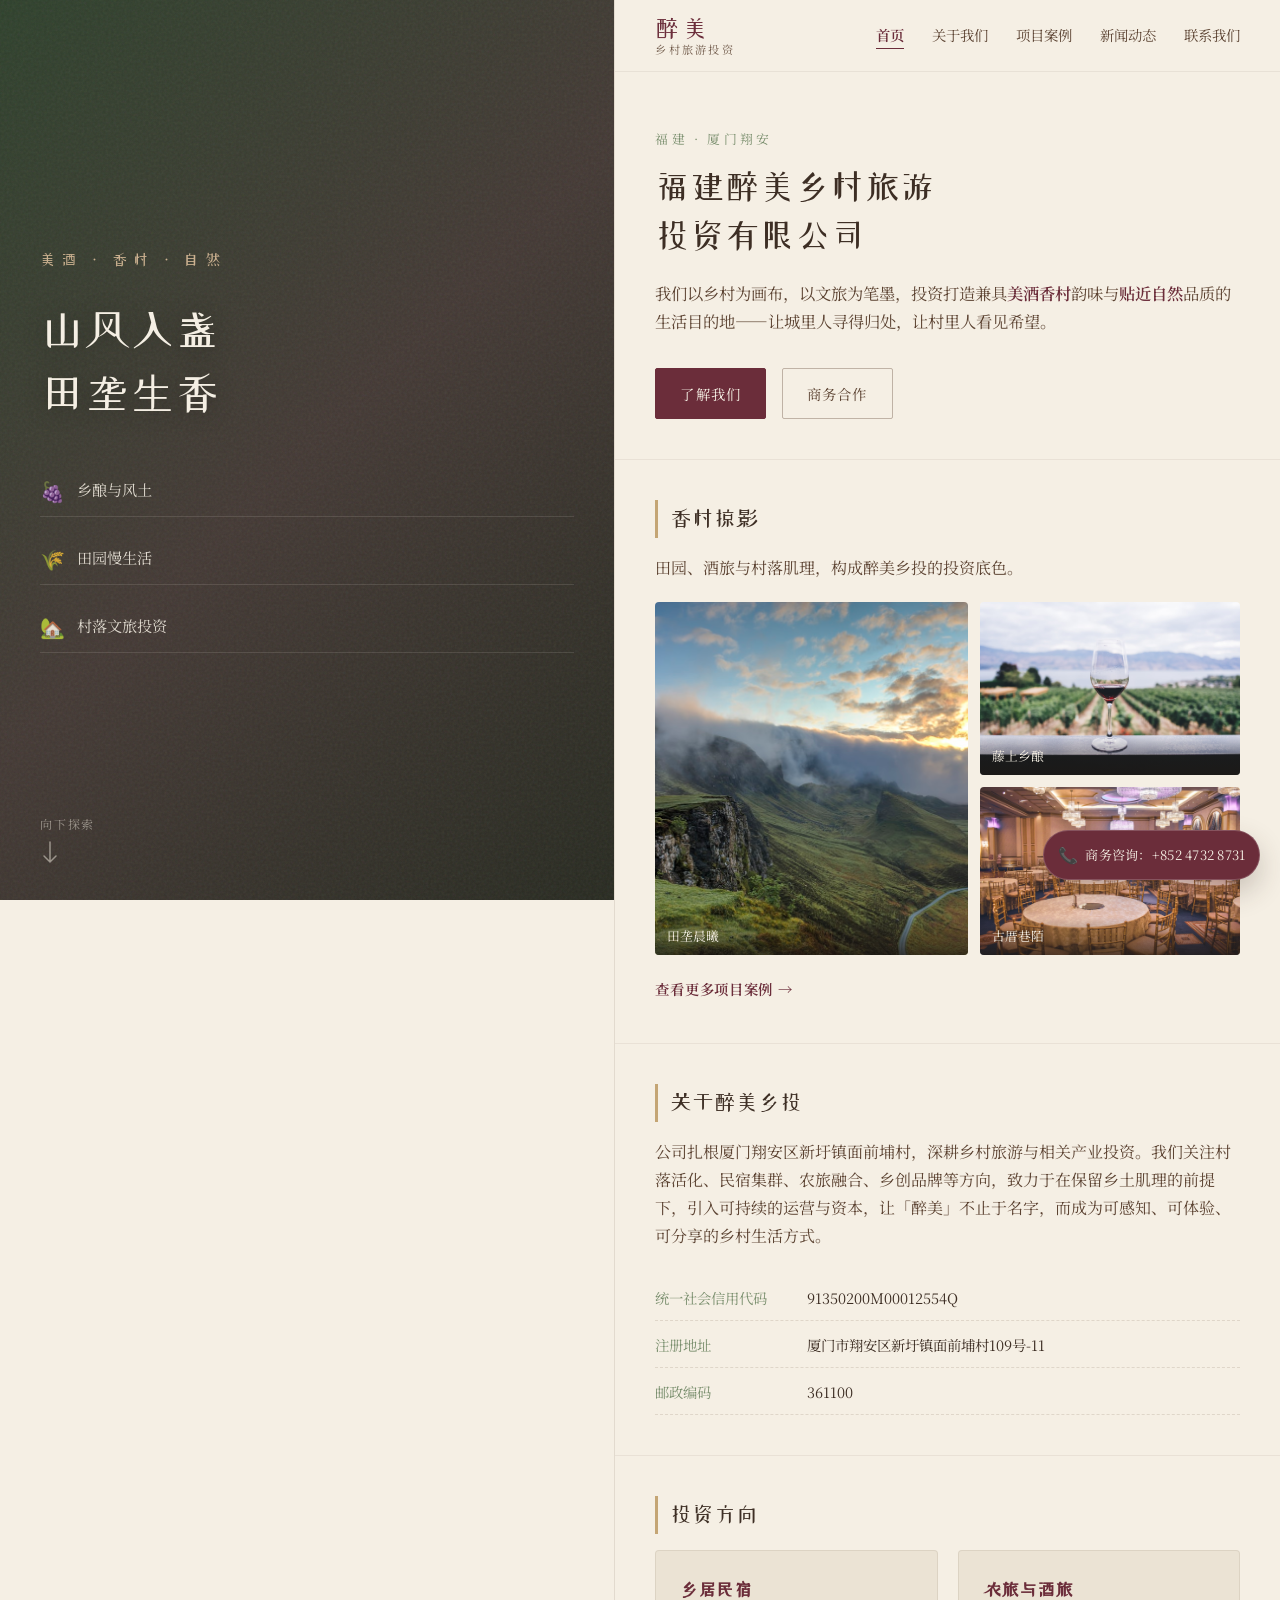
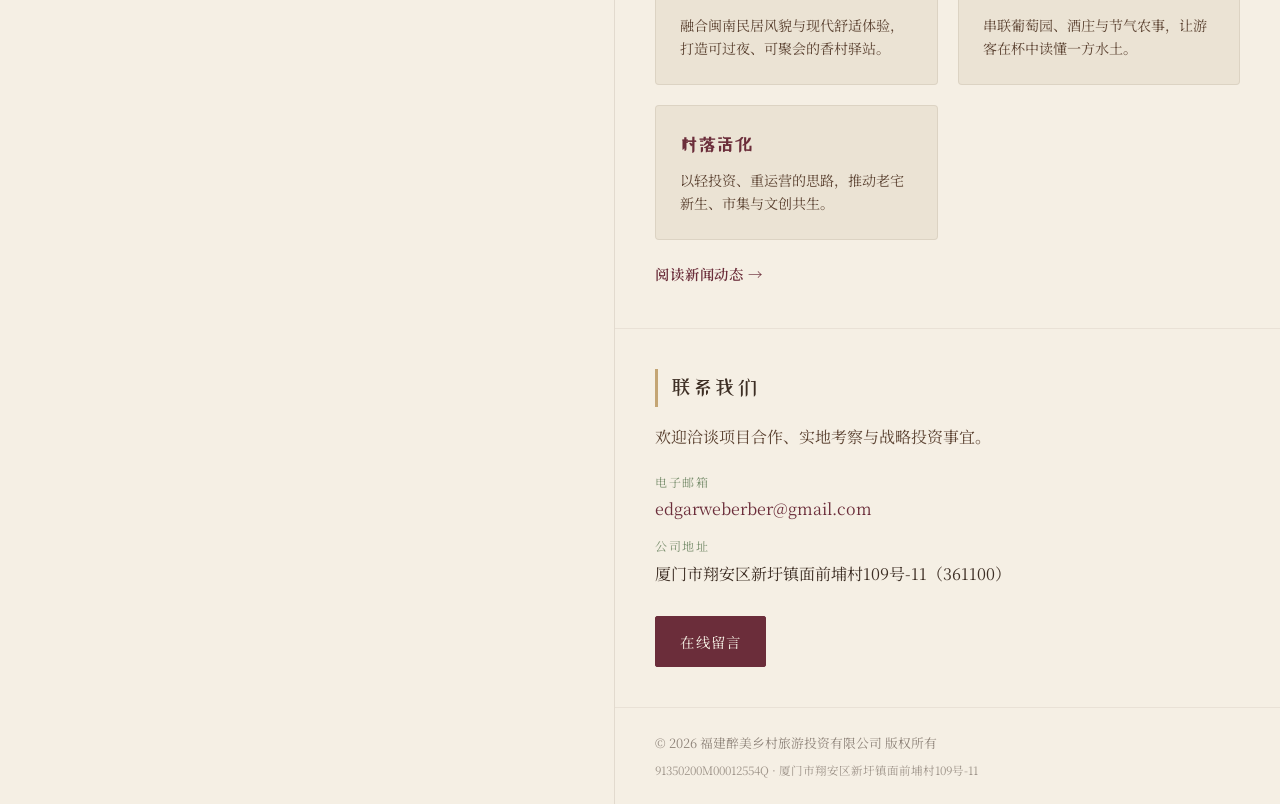
==== index.html @ 30c4d71d "Add files via upload" ====
<!DOCTYPE html>
<html lang="zh-CN">
<head>
  <meta charset="UTF-8">
  <meta name="viewport" content="width=device-width, initial-scale=1.0">
  <meta name="description" content="福建醉美乡村旅游投资有限公司位于厦门翔安，专注乡村旅游投资、民宿运营、农旅酒旅与村落活化，打造美酒香村与自然生活融合的文旅目的地。">
  <title>福建醉美乡村旅游投资有限公司-厦门翔安乡村旅游投资与民宿农旅运营</title>
  <link rel="preconnect" href="https://fonts.googleapis.com">
  <link rel="preconnect" href="https://fonts.gstatic.com" crossorigin>
  <link href="https://fonts.googleapis.com/css2?family=Noto+Serif+SC:wght@400;600;700&family=ZCOOL+XiaoWei&display=swap" rel="stylesheet">
  <link rel="stylesheet" href="css/style.css">
</head>
<body>
  <div class="page-split">
    <!-- 左侧：香村意境 -->
    <aside class="panel panel--visual panel--visual-photo" style="--visual-bg: url('assets/images/countryside.jpg');" aria-label="乡村自然意境">
      <div class="visual__overlay"></div>
      <div class="visual__grain" aria-hidden="true"></div>
      <div class="visual__content">
        <p class="visual__tagline">美酒 · 香村 · 自然</p>
        <h2 class="visual__poem">山风入盏<br>田垄生香</h2>
        <ul class="visual__features">
          <li>
            <span class="feature-icon" aria-hidden="true">🍇</span>
            <span>乡酿与风土</span>
          </li>
          <li>
            <span class="feature-icon" aria-hidden="true">🌾</span>
            <span>田园慢生活</span>
          </li>
          <li>
            <span class="feature-icon" aria-hidden="true">🏡</span>
            <span>村落文旅投资</span>
          </li>
        </ul>
        <div class="visual__scroll-hint" aria-hidden="true">
          <span>向下探索</span>
          <svg width="20" height="28" viewBox="0 0 20 28" fill="none"><path d="M10 2v20M4 16l6 6 6-6" stroke="currentColor" stroke-width="1.5" stroke-linecap="round"/></svg>
        </div>
      </div>
      <div class="visual__landscape" aria-hidden="true">
        <div class="hill hill--far"></div>
        <div class="hill hill--mid"></div>
        <div class="hill hill--near"></div>
        <div class="vine vine--left"></div>
        <div class="vine vine--right"></div>
      </div>
    </aside>

    <!-- 右侧：企业与导航 -->
    <main class="panel panel--main">
      <header class="site-header">
        <a href="index.html" class="logo">
          <span class="logo__mark">醉美</span>
          <span class="logo__text">乡村旅游投资</span>
        </a>
        <nav class="nav" aria-label="主导航">
          <a href="index.html" class="nav__link nav__link--active">首页</a>
          <a href="#about" class="nav__link">关于我们</a>
          <a href="projects.html" class="nav__link">项目案例</a>
          <a href="news.html" class="nav__link">新闻动态</a>
          <a href="contact.html" class="nav__link">联系我们</a>
        </nav>
        <button class="nav-toggle" type="button" aria-label="打开菜单" aria-expanded="false">
          <span></span><span></span><span></span>
        </button>
      </header>

      <section class="hero">
        <p class="hero__eyebrow">福建 · 厦门翔安</p>
        <h1 class="hero__title">福建醉美乡村旅游<br>投资有限公司</h1>
        <p class="hero__lead">
          我们以乡村为画布，以文旅为笔墨，投资打造兼具<strong>美酒香村</strong>韵味与<strong>贴近自然</strong>品质的生活目的地——让城里人寻得归处，让村里人看见希望。
        </p>
        <div class="hero__actions">
          <a href="#about" class="btn btn--primary">了解我们</a>
          <a href="contact.html" class="btn btn--ghost">商务合作</a>
        </div>
      </section>

      <section class="section section--gallery" aria-label="乡村风光掠影">
        <h2 class="section__title">香村掠影</h2>
        <p class="section__text">田园、酒旅与村落肌理，构成醉美乡投的投资底色。</p>
        <div class="gallery">
          <figure class="gallery__item gallery__item--wide">
            <img src="assets/images/countryside.jpg" alt="田园风光与远山" width="900" height="500" loading="lazy">
            <figcaption>田垄晨曦</figcaption>
          </figure>
          <figure class="gallery__item">
            <img src="assets/images/vineyard.jpg" alt="葡萄园" width="600" height="400" loading="lazy">
            <figcaption>藤上乡酿</figcaption>
          </figure>
          <figure class="gallery__item">
            <img src="assets/images/village.jpg" alt="传统村落" width="600" height="400" loading="lazy">
            <figcaption>古厝巷陌</figcaption>
          </figure>
        </div>
        <p class="section__link-row">
          <a href="projects.html" class="link-arrow">查看更多项目案例 →</a>
        </p>
      </section>

      <section id="about" class="section section--about">
        <h2 class="section__title">关于醉美乡投</h2>
        <p class="section__text">
          公司扎根厦门翔安区新圩镇面前埔村，深耕乡村旅游与相关产业投资。我们关注村落活化、民宿集群、农旅融合、乡创品牌等方向，致力于在保留乡土肌理的前提下，引入可持续的运营与资本，让「醉美」不止于名字，而成为可感知、可体验、可分享的乡村生活方式。
        </p>
        <dl class="company-meta">
          <div class="company-meta__row">
            <dt>统一社会信用代码</dt>
            <dd>91350200M00012554Q</dd>
          </div>
          <div class="company-meta__row">
            <dt>注册地址</dt>
            <dd>厦门市翔安区新圩镇面前埔村109号-11</dd>
          </div>
          <div class="company-meta__row">
            <dt>邮政编码</dt>
            <dd>361100</dd>
          </div>
        </dl>
      </section>

      <section id="business" class="section section--cards">
        <h2 class="section__title">投资方向</h2>
        <div class="cards">
          <article class="card">
            <h3 class="card__title">乡居民宿</h3>
            <p class="card__desc">融合闽南民居风貌与现代舒适体验，打造可过夜、可聚会的香村驿站。</p>
          </article>
          <article class="card">
            <h3 class="card__title">农旅与酒旅</h3>
            <p class="card__desc">串联葡萄园、酒庄与节气农事，让游客在杯中读懂一方水土。</p>
          </article>
          <article class="card">
            <h3 class="card__title">村落活化</h3>
            <p class="card__desc">以轻投资、重运营的思路，推动老宅新生、市集与文创共生。</p>
          </article>
        </div>
        <p class="section__link-row">
          <a href="news.html" class="link-arrow">阅读新闻动态 →</a>
        </p>
      </section>

      <section id="contact" class="section section--contact">
        <h2 class="section__title">联系我们</h2>
        <p class="section__text">欢迎洽谈项目合作、实地考察与战略投资事宜。</p>
        <address class="contact-block">
          <p>
            <span class="contact-label">电子邮箱</span>
            <a href="mailto:edgarweberber@gmail.com">edgarweberber@gmail.com</a>
          </p>
          <p>
            <span class="contact-label">公司地址</span>
            厦门市翔安区新圩镇面前埔村109号-11（361100）
          </p>
        </address>
        <a href="contact.html" class="btn btn--primary">在线留言</a>
      </section>

      <footer class="site-footer">
        <p>&copy; <span id="year"></span> 福建醉美乡村旅游投资有限公司 版权所有</p>
        <p class="site-footer__sub">91350200M00012554Q · 厦门市翔安区新圩镇面前埔村109号-11</p>
      </footer>
    </main>
  </div>
  <a class="call-float" href="tel:+85247328731" aria-label="商务电话咨询">
    <span class="call-float__icon" aria-hidden="true">📞</span>
    <span class="call-float__text">商务咨询：+852 4732 8731</span>
  </a>
  <script src="js/main.js"></script>
</body>
</html>
---- css/style.css ----
/* ===== 设计 tokens：美酒香村 · 自然田园 ===== */
:root {
  --color-earth: #3d2e24;
  --color-bark: #5c4332;
  --color-wine: #6b2d3a;
  --color-wine-light: #8f3f4f;
  --color-grape: #4a3f5c;
  --color-moss: #4a5d42;
  --color-sage: #7a8f6e;
  --color-straw: #c4a574;
  --color-honey: #d4b896;
  --color-cream: #f5efe4;
  --color-parchment: #ebe3d4;
  --color-mist: rgba(245, 239, 228, 0.92);

  --font-serif: "Noto Serif SC", "Songti SC", serif;
  --font-display: "ZCOOL XiaoWei", "Noto Serif SC", serif;

  --split-ratio: 48%;
  --header-h: 4.5rem;
  --ease-out: cubic-bezier(0.22, 1, 0.36, 1);
}

*,
*::before,
*::after {
  box-sizing: border-box;
  margin: 0;
  padding: 0;
}

html {
  scroll-behavior: smooth;
}

body {
  font-family: var(--font-serif);
  font-size: 1rem;
  line-height: 1.75;
  color: var(--color-earth);
  background: var(--color-cream);
  overflow-x: hidden;
}

a {
  color: var(--color-wine);
  text-decoration: none;
  transition: color 0.25s var(--ease-out);
}

a:hover {
  color: var(--color-wine-light);
}

img {
  max-width: 100%;
  display: block;
}

/* ===== 左右分栏主布局 ===== */
.page-split {
  display: flex;
  min-height: 100vh;
  min-height: 100dvh;
}

.panel--visual {
  flex: 0 0 var(--split-ratio);
  position: sticky;
  top: 0;
  height: 100vh;
  height: 100dvh;
  overflow: hidden;
}

.panel--main {
  flex: 1;
  min-width: 0;
  display: flex;
  flex-direction: column;
  background: var(--color-cream);
  border-left: 1px solid rgba(92, 67, 50, 0.12);
}

/* ===== 左侧视觉面板 ===== */
.panel--visual {
  background: linear-gradient(
    165deg,
    #2a3d28 0%,
    #3d4f35 28%,
    #5a4038 55%,
    #4a2a32 78%,
    #2d2420 100%
  );
  color: var(--color-cream);
}

.visual__overlay {
  position: absolute;
  inset: 0;
  background:
    radial-gradient(ellipse 80% 50% at 20% 80%, rgba(196, 165, 116, 0.25), transparent 60%),
    radial-gradient(ellipse 60% 40% at 85% 20%, rgba(107, 45, 58, 0.2), transparent 50%),
    linear-gradient(to bottom, transparent 40%, rgba(29, 24, 20, 0.5) 100%);
  z-index: 2;
  pointer-events: none;
}

.visual__grain {
  position: absolute;
  inset: 0;
  opacity: 0.08;
  z-index: 3;
  pointer-events: none;
  background-image: url("data:image/svg+xml,%3Csvg viewBox='0 0 256 256' xmlns='http://www.w3.org/2000/svg'%3E%3Cfilter id='n'%3E%3CfeTurbulence type='fractalNoise' baseFrequency='0.9' numOctaves='4' stitchTiles='stitch'/%3E%3C/filter%3E%3Crect width='100%25' height='100%25' filter='url(%23n)'/%3E%3C/svg%3E");
}

.visual__content {
  position: relative;
  z-index: 4;
  display: flex;
  flex-direction: column;
  justify-content: center;
  height: 100%;
  padding: 3rem 2.5rem;
}

.visual__tagline {
  font-family: var(--font-display);
  font-size: 0.95rem;
  letter-spacing: 0.35em;
  color: var(--color-honey);
  margin-bottom: 1.5rem;
  opacity: 0.95;
}

.visual__poem {
  font-family: var(--font-display);
  font-size: clamp(2rem, 4vw, 2.75rem);
  font-weight: 400;
  line-height: 1.45;
  margin-bottom: 2.5rem;
  text-shadow: 0 2px 24px rgba(0, 0, 0, 0.3);
}

.visual__features {
  list-style: none;
  display: flex;
  flex-direction: column;
  gap: 1rem;
}

.visual__features li {
  display: flex;
  align-items: center;
  gap: 0.75rem;
  font-size: 0.95rem;
  color: rgba(245, 239, 228, 0.88);
  padding: 0.5rem 0;
  border-bottom: 1px solid rgba(245, 239, 228, 0.12);
}

.feature-icon {
  font-size: 1.25rem;
  filter: grayscale(0.2);
}

.visual__scroll-hint {
  position: absolute;
  bottom: 2rem;
  left: 2.5rem;
  display: flex;
  flex-direction: column;
  align-items: flex-start;
  gap: 0.35rem;
  font-size: 0.75rem;
  letter-spacing: 0.15em;
  color: rgba(245, 239, 228, 0.5);
  animation: float-hint 2.5s ease-in-out infinite;
}

@keyframes float-hint {
  0%, 100% { transform: translateY(0); }
  50% { transform: translateY(6px); }
}

/* 手绘山丘与藤蔓 */
.visual__landscape {
  position: absolute;
  inset: 0;
  z-index: 1;
  overflow: hidden;
}

.hill {
  position: absolute;
  bottom: 0;
  left: -10%;
  width: 120%;
  border-radius: 50% 50% 0 0;
}

.hill--far {
  height: 35%;
  background: linear-gradient(to top, #2a3828, #3a4a36);
  opacity: 0.7;
  bottom: 15%;
}

.hill--mid {
  height: 28%;
  background: linear-gradient(to top, #3d4f35, #4a5d42);
  bottom: 8%;
  left: -5%;
}

.hill--near {
  height: 22%;
  background: linear-gradient(to top, #5c4332, #6b5240);
  bottom: 0;
}

.vine {
  position: absolute;
  bottom: 18%;
  width: 3px;
  height: 45%;
  background: linear-gradient(to top, #3d3228, #5a4a38);
  border-radius: 2px;
  opacity: 0.6;
}

.vine::before,
.vine::after {
  content: "";
  position: absolute;
  width: 28px;
  height: 28px;
  border-radius: 50% 0 50% 50%;
  background: rgba(74, 63, 92, 0.45);
  box-shadow:
    20px 30px 0 -4px rgba(74, 63, 92, 0.35),
    -15px 55px 0 -6px rgba(90, 77, 110, 0.3),
    35px 80px 0 -8px rgba(74, 63, 92, 0.25);
}

.vine--left {
  left: 12%;
  transform: rotate(-8deg);
}

.vine--right {
  right: 18%;
  transform: rotate(6deg);
  height: 38%;
}

/* ===== 右侧主内容 ===== */
.site-header {
  display: flex;
  align-items: center;
  justify-content: space-between;
  padding: 1.25rem 2.5rem;
  height: var(--header-h);
  border-bottom: 1px solid rgba(92, 67, 50, 0.08);
  background: var(--color-mist);
  backdrop-filter: blur(8px);
  position: sticky;
  top: 0;
  z-index: 20;
}

.logo {
  display: flex;
  flex-direction: column;
  line-height: 1.2;
  color: inherit;
}

.logo:hover {
  color: var(--color-wine);
}

.logo__mark {
  font-family: var(--font-display);
  font-size: 1.5rem;
  color: var(--color-wine);
  letter-spacing: 0.12em;
}

.logo__text {
  font-size: 0.7rem;
  letter-spacing: 0.2em;
  color: var(--color-bark);
  opacity: 0.85;
}

.nav {
  display: flex;
  gap: 1.75rem;
}

.nav__link {
  font-size: 0.9rem;
  color: var(--color-bark);
  position: relative;
  padding-bottom: 2px;
}

.nav__link::after {
  content: "";
  position: absolute;
  left: 0;
  bottom: 0;
  width: 0;
  height: 1px;
  background: var(--color-wine);
  transition: width 0.3s var(--ease-out);
}

.nav__link:hover::after,
.nav__link--active::after {
  width: 100%;
}

.nav__link--active {
  color: var(--color-wine);
  font-weight: 600;
}

.nav-toggle {
  display: none;
  flex-direction: column;
  gap: 5px;
  background: none;
  border: none;
  cursor: pointer;
  padding: 4px;
}

.nav-toggle span {
  display: block;
  width: 22px;
  height: 2px;
  background: var(--color-earth);
  transition: transform 0.3s;
}

/* Hero */
.hero {
  padding: 3.5rem 2.5rem 2.5rem;
  max-width: 42rem;
}

.hero__eyebrow {
  font-size: 0.8rem;
  letter-spacing: 0.25em;
  color: var(--color-sage);
  text-transform: uppercase;
  margin-bottom: 0.75rem;
}

.hero__title {
  font-family: var(--font-display);
  font-size: clamp(1.65rem, 3.2vw, 2.15rem);
  font-weight: 400;
  line-height: 1.4;
  color: var(--color-earth);
  margin-bottom: 1.25rem;
}

.hero__lead {
  font-size: 1.02rem;
  color: var(--color-bark);
  margin-bottom: 2rem;
}

.hero__lead strong {
  color: var(--color-wine);
  font-weight: 600;
}

.hero__actions {
  display: flex;
  flex-wrap: wrap;
  gap: 1rem;
}

.btn {
  display: inline-flex;
  align-items: center;
  justify-content: center;
  padding: 0.75rem 1.5rem;
  font-family: inherit;
  font-size: 0.9rem;
  letter-spacing: 0.08em;
  border-radius: 2px;
  transition: all 0.3s var(--ease-out);
  cursor: pointer;
}

.btn--primary {
  background: var(--color-wine);
  color: var(--color-cream);
  border: 1px solid var(--color-wine);
}

.btn--primary:hover {
  background: var(--color-wine-light);
  border-color: var(--color-wine-light);
  color: var(--color-cream);
}

.btn--ghost {
  background: transparent;
  color: var(--color-bark);
  border: 1px solid rgba(92, 67, 50, 0.35);
}

.btn--ghost:hover {
  border-color: var(--color-wine);
  color: var(--color-wine);
}

/* Sections */
.section {
  padding: 2.5rem 2.5rem;
  border-top: 1px solid rgba(92, 67, 50, 0.08);
}

.section__title {
  font-family: var(--font-display);
  font-size: 1.35rem;
  font-weight: 400;
  color: var(--color-earth);
  margin-bottom: 1rem;
  padding-left: 0.75rem;
  border-left: 3px solid var(--color-straw);
}

.section__text {
  color: var(--color-bark);
  margin-bottom: 1.25rem;
  max-width: 38rem;
}

.company-meta {
  margin-top: 1.5rem;
  font-size: 0.9rem;
}

.company-meta__row {
  display: grid;
  grid-template-columns: 8.5rem 1fr;
  gap: 0.5rem 1rem;
  padding: 0.65rem 0;
  border-bottom: 1px dashed rgba(92, 67, 50, 0.15);
}

.company-meta__row dt {
  color: var(--color-sage);
  font-weight: 400;
}

.company-meta__row dd {
  color: var(--color-earth);
}

/* Cards */
.cards {
  display: grid;
  grid-template-columns: repeat(auto-fit, minmax(200px, 1fr));
  gap: 1.25rem;
  margin-top: 0.5rem;
}

.card {
  background: var(--color-parchment);
  padding: 1.5rem;
  border-radius: 4px;
  border: 1px solid rgba(92, 67, 50, 0.1);
  transition: transform 0.35s var(--ease-out), box-shadow 0.35s;
}

.card:hover {
  transform: translateY(-3px);
  box-shadow: 0 12px 32px rgba(61, 46, 36, 0.08);
}

.card__title {
  font-family: var(--font-display);
  font-size: 1.1rem;
  color: var(--color-wine);
  margin-bottom: 0.5rem;
}

.card__desc {
  font-size: 0.88rem;
  color: var(--color-bark);
  line-height: 1.65;
}

/* Contact */
.contact-block {
  font-style: normal;
  margin-top: 1rem;
}

.contact-block p {
  margin-bottom: 0.75rem;
}

.contact-label {
  display: block;
  font-size: 0.75rem;
  letter-spacing: 0.12em;
  color: var(--color-sage);
  margin-bottom: 0.2rem;
}

.site-footer {
  margin-top: auto;
  padding: 1.5rem 2.5rem;
  font-size: 0.8rem;
  color: rgba(61, 46, 36, 0.55);
  border-top: 1px solid rgba(92, 67, 50, 0.08);
}

.site-footer__sub {
  margin-top: 0.35rem;
  font-size: 0.72rem;
  opacity: 0.85;
}

.call-float {
  position: fixed;
  right: 1.25rem;
  bottom: 1.25rem;
  z-index: 60;
  display: inline-flex;
  align-items: center;
  gap: 0.45rem;
  padding: 0.62rem 0.85rem;
  border-radius: 999px;
  background: var(--color-wine);
  color: var(--color-cream);
  border: 1px solid rgba(255, 255, 255, 0.18);
  box-shadow: 0 12px 28px rgba(61, 46, 36, 0.24);
  font-size: 0.82rem;
  letter-spacing: 0.02em;
}

.call-float:hover {
  color: var(--color-cream);
  background: var(--color-wine-light);
}

.call-float__icon {
  font-size: 1rem;
}

/* ===== 左栏实景背景 ===== */
.panel--visual-photo {
  /* 渐变兜底：本地图未加载时仍保留田园氛围 */
  background-color: #3a4a36;
  background-image: var(--visual-bg);
  background-size: cover;
  background-position: center;
}

.panel--visual-photo .visual__overlay {
  background:
    linear-gradient(135deg, rgba(42, 61, 40, 0.75) 0%, rgba(74, 42, 50, 0.55) 50%, rgba(29, 24, 20, 0.65) 100%);
}

.panel--visual-photo .visual__landscape {
  display: none;
}

.visual__desc {
  font-size: 0.92rem;
  line-height: 1.7;
  color: rgba(245, 239, 228, 0.82);
  max-width: 18rem;
}

.visual__contact {
  margin-top: 2rem;
  font-style: normal;
  font-size: 0.9rem;
  line-height: 1.8;
}

.visual__contact a {
  color: var(--color-honey);
}

.visual__contact a:hover {
  color: var(--color-cream);
}

/* ===== 首页图集 ===== */
.gallery {
  display: grid;
  grid-template-columns: 1.2fr 1fr;
  grid-template-rows: auto auto;
  gap: 0.75rem;
  margin-top: 0.5rem;
}

.gallery__item {
  position: relative;
  overflow: hidden;
  border-radius: 4px;
  margin: 0;
}

.gallery__item--wide {
  grid-row: span 2;
}

.gallery__item img {
  width: 100%;
  height: 100%;
  min-height: 140px;
  object-fit: cover;
  transition: transform 0.5s var(--ease-out);
}

.gallery__item:hover img {
  transform: scale(1.04);
}

.gallery__item figcaption {
  position: absolute;
  left: 0;
  right: 0;
  bottom: 0;
  padding: 0.5rem 0.75rem;
  font-size: 0.8rem;
  color: var(--color-cream);
  background: linear-gradient(transparent, rgba(29, 24, 20, 0.7));
}

.section__link-row {
  margin-top: 1.25rem;
}

.link-arrow {
  font-size: 0.9rem;
  letter-spacing: 0.05em;
  color: var(--color-wine);
  font-weight: 600;
}

/* ===== 内页通用 ===== */
.page-hero {
  padding: 2.5rem 2.5rem 1rem;
}

.page-hero__title {
  font-family: var(--font-display);
  font-size: clamp(1.5rem, 3vw, 1.85rem);
  font-weight: 400;
  margin-bottom: 0.5rem;
}

.page-hero__lead {
  color: var(--color-bark);
  max-width: 36rem;
  font-size: 0.95rem;
}

.section--cta {
  text-align: left;
}

.section--cta .btn {
  margin-top: 0.5rem;
}

/* ===== 项目案例 ===== */
.project-grid {
  display: flex;
  flex-direction: column;
  gap: 2rem;
}

.project-card {
  display: grid;
  grid-template-columns: minmax(0, 280px) 1fr;
  gap: 1.25rem;
  align-items: start;
  padding-bottom: 2rem;
  border-bottom: 1px solid rgba(92, 67, 50, 0.1);
}

.project-card:last-child {
  border-bottom: none;
  padding-bottom: 0;
}

.project-card__media {
  position: relative;
  border-radius: 4px;
  overflow: hidden;
}

.project-card__media img {
  width: 100%;
  aspect-ratio: 4 / 3;
  object-fit: cover;
}

.project-card__tag {
  position: absolute;
  top: 0.65rem;
  left: 0.65rem;
  font-size: 0.7rem;
  letter-spacing: 0.1em;
  padding: 0.25rem 0.6rem;
  background: rgba(107, 45, 58, 0.88);
  color: var(--color-cream);
  border-radius: 2px;
}

.project-card__title {
  font-family: var(--font-display);
  font-size: 1.2rem;
  color: var(--color-wine);
  margin-bottom: 0.5rem;
}

.project-card__desc {
  font-size: 0.92rem;
  color: var(--color-bark);
  margin-bottom: 0.75rem;
}

.project-card__meta {
  list-style: none;
  font-size: 0.85rem;
  color: var(--color-earth);
}

.project-card__meta li {
  padding: 0.25rem 0;
}

.project-card__meta strong {
  color: var(--color-sage);
  font-weight: 600;
  margin-right: 0.35rem;
}

/* ===== 新闻列表 ===== */
.news-list {
  list-style: none;
}

.news-item {
  display: grid;
  grid-template-columns: 168px 1fr;
  gap: 1.25rem 1.5rem;
  align-items: start;
  padding: 1.5rem 0;
  border-bottom: 1px solid rgba(92, 67, 50, 0.1);
}

.news-item:first-child {
  padding-top: 0;
}

.news-item__media {
  margin: 0;
  border-radius: 4px;
  overflow: hidden;
  flex-shrink: 0;
  border: 1px solid rgba(92, 67, 50, 0.12);
  box-shadow: 0 4px 16px rgba(61, 46, 36, 0.08);
}

.news-item__media img {
  width: 100%;
  aspect-ratio: 4 / 3;
  object-fit: cover;
  display: block;
  transition: transform 0.4s var(--ease-out);
}

.news-item:hover .news-item__media img {
  transform: scale(1.03);
}

.news-item__date {
  display: block;
  font-family: var(--font-display);
  font-size: 0.8rem;
  color: var(--color-straw);
  line-height: 1.4;
  margin-bottom: 0.35rem;
}

.news-item__cat {
  display: inline-block;
  font-size: 0.7rem;
  letter-spacing: 0.08em;
  padding: 0.15rem 0.5rem;
  background: var(--color-parchment);
  color: var(--color-moss);
  border-radius: 2px;
  margin-bottom: 0.35rem;
}

.news-item__title {
  font-family: var(--font-display);
  font-size: 1.05rem;
  font-weight: 400;
  color: var(--color-earth);
  margin-bottom: 0.4rem;
}

.news-item__excerpt {
  font-size: 0.9rem;
  color: var(--color-bark);
  line-height: 1.65;
}

/* ===== 联系表单 ===== */
.contact-layout {
  display: grid;
  grid-template-columns: 1fr minmax(0, 280px);
  gap: 2.5rem;
  align-items: start;
}

.contact-form {
  max-width: 28rem;
}

.form-row {
  margin-bottom: 1.1rem;
}

.form-row label {
  display: block;
  font-size: 0.85rem;
  color: var(--color-bark);
  margin-bottom: 0.35rem;
}

.required {
  color: var(--color-wine);
}

.form-row input,
.form-row select,
.form-row textarea {
  width: 100%;
  padding: 0.65rem 0.75rem;
  font-family: inherit;
  font-size: 0.95rem;
  color: var(--color-earth);
  background: #fff;
  border: 1px solid rgba(92, 67, 50, 0.25);
  border-radius: 2px;
  transition: border-color 0.25s;
}

.form-row input:focus,
.form-row select:focus,
.form-row textarea:focus {
  outline: none;
  border-color: var(--color-wine);
}

.form-row textarea {
  resize: vertical;
  min-height: 120px;
}

.btn--full {
  width: 100%;
}

.form-hint {
  margin-top: 0.65rem;
  font-size: 0.75rem;
  color: rgba(61, 46, 36, 0.5);
}

.form-success {
  margin-top: 0.75rem;
  padding: 0.65rem 0.75rem;
  font-size: 0.85rem;
  background: rgba(74, 93, 66, 0.12);
  color: var(--color-moss);
  border-radius: 2px;
}

.map-placeholder {
  margin-top: 1.5rem;
  padding: 1.25rem;
  background: var(--color-parchment);
  border-radius: 4px;
  font-size: 0.9rem;
  border: 1px dashed rgba(92, 67, 50, 0.2);
}

.map-placeholder__hint {
  margin-top: 0.5rem;
  font-size: 0.8rem;
  color: var(--color-sage);
}

.section--contact .btn--primary {
  margin-top: 1rem;
}

/* ===== 响应式：小屏改为上下堆叠 ===== */
@media (max-width: 960px) {
  :root {
    --split-ratio: 100%;
  }

  .page-split {
    flex-direction: column;
  }

  .panel--visual {
    position: relative;
    flex: none;
    height: min(52vh, 420px);
    min-height: 320px;
  }

  .visual__content {
    padding: 2rem 1.5rem;
  }

  .visual__poem {
    font-size: 1.75rem;
    margin-bottom: 1.5rem;
  }

  .visual__scroll-hint {
    display: none;
  }

  .panel--main {
    border-left: none;
    border-top: 1px solid rgba(92, 67, 50, 0.12);
  }

  .nav {
    display: none;
    position: absolute;
    top: 100%;
    left: 0;
    right: 0;
    flex-direction: column;
    background: var(--color-cream);
    padding: 1rem 2rem 1.5rem;
    border-bottom: 1px solid rgba(92, 67, 50, 0.1);
    box-shadow: 0 8px 24px rgba(0, 0, 0, 0.06);
  }

  .nav.is-open {
    display: flex;
  }

  .nav-toggle {
    display: flex;
  }

  .site-header {
    position: relative;
    flex-wrap: wrap;
  }

  .hero,
  .section {
    padding-left: 1.5rem;
    padding-right: 1.5rem;
  }

  .company-meta__row {
    grid-template-columns: 1fr;
    gap: 0.15rem;
  }

  .gallery {
    grid-template-columns: 1fr;
  }

  .gallery__item--wide {
    grid-row: auto;
  }

  .project-card {
    grid-template-columns: 1fr;
  }

  .news-item {
    grid-template-columns: 1fr;
    gap: 0.75rem;
  }

  .news-item__media {
    max-width: 100%;
  }

  .news-item__media img {
    max-height: 200px;
  }

  .contact-layout {
    grid-template-columns: 1fr;
  }

  .page-hero {
    padding-left: 1.5rem;
    padding-right: 1.5rem;
  }
}

@media (max-width: 480px) {
  .hero__actions {
    flex-direction: column;
  }

  .btn {
    width: 100%;
  }

  .call-float {
    right: 0.75rem;
    bottom: 0.75rem;
    padding: 0.55rem 0.7rem;
  }

  .call-float__text {
    font-size: 0.76rem;
  }
}

/* 入场动画 */
@media (prefers-reduced-motion: no-preference) {
  .hero__title,
  .hero__lead,
  .hero__actions {
    animation: fade-up 0.8s var(--ease-out) backwards;
  }

  .hero__lead { animation-delay: 0.1s; }
  .hero__actions { animation-delay: 0.2s; }

  .visual__poem {
    animation: fade-up 1s var(--ease-out) 0.2s backwards;
  }
}

@keyframes fade-up {
  from {
    opacity: 0;
    transform: translateY(16px);
  }
  to {
    opacity: 1;
    transform: translateY(0);
  }
}
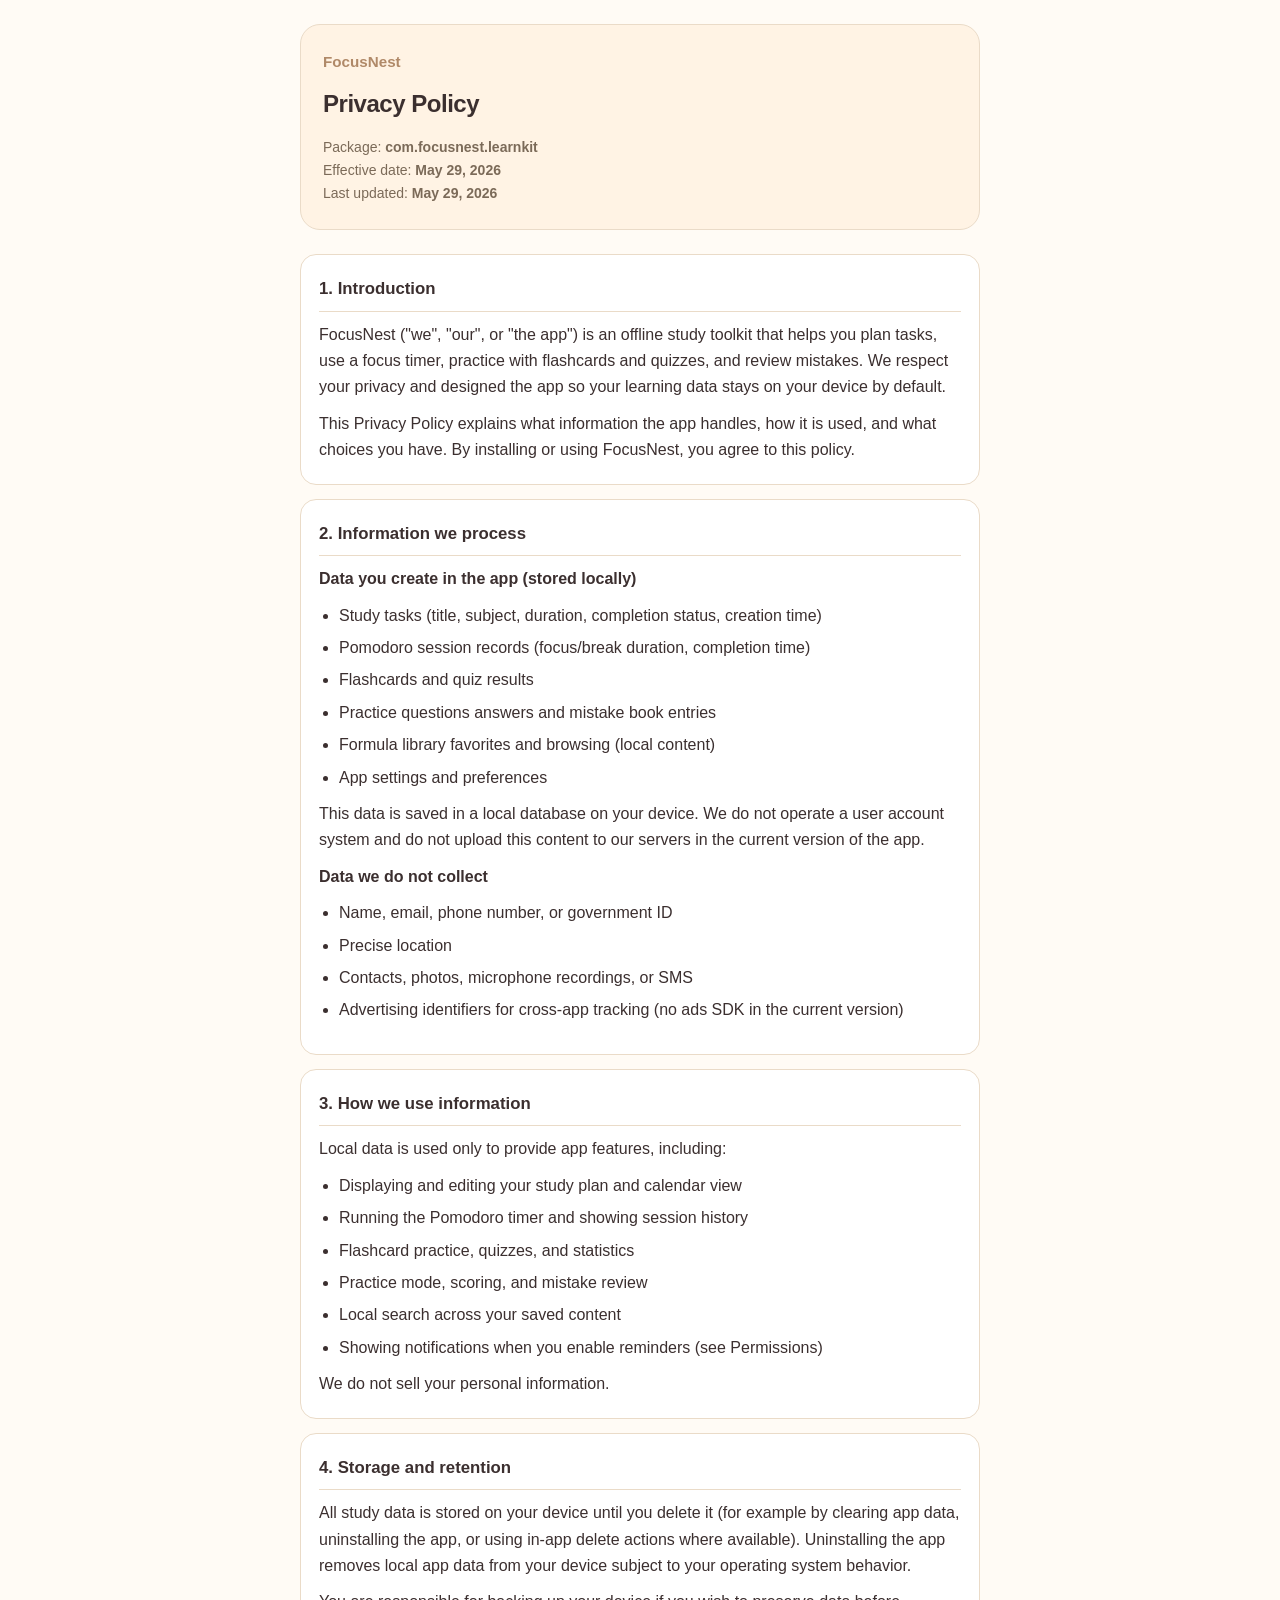
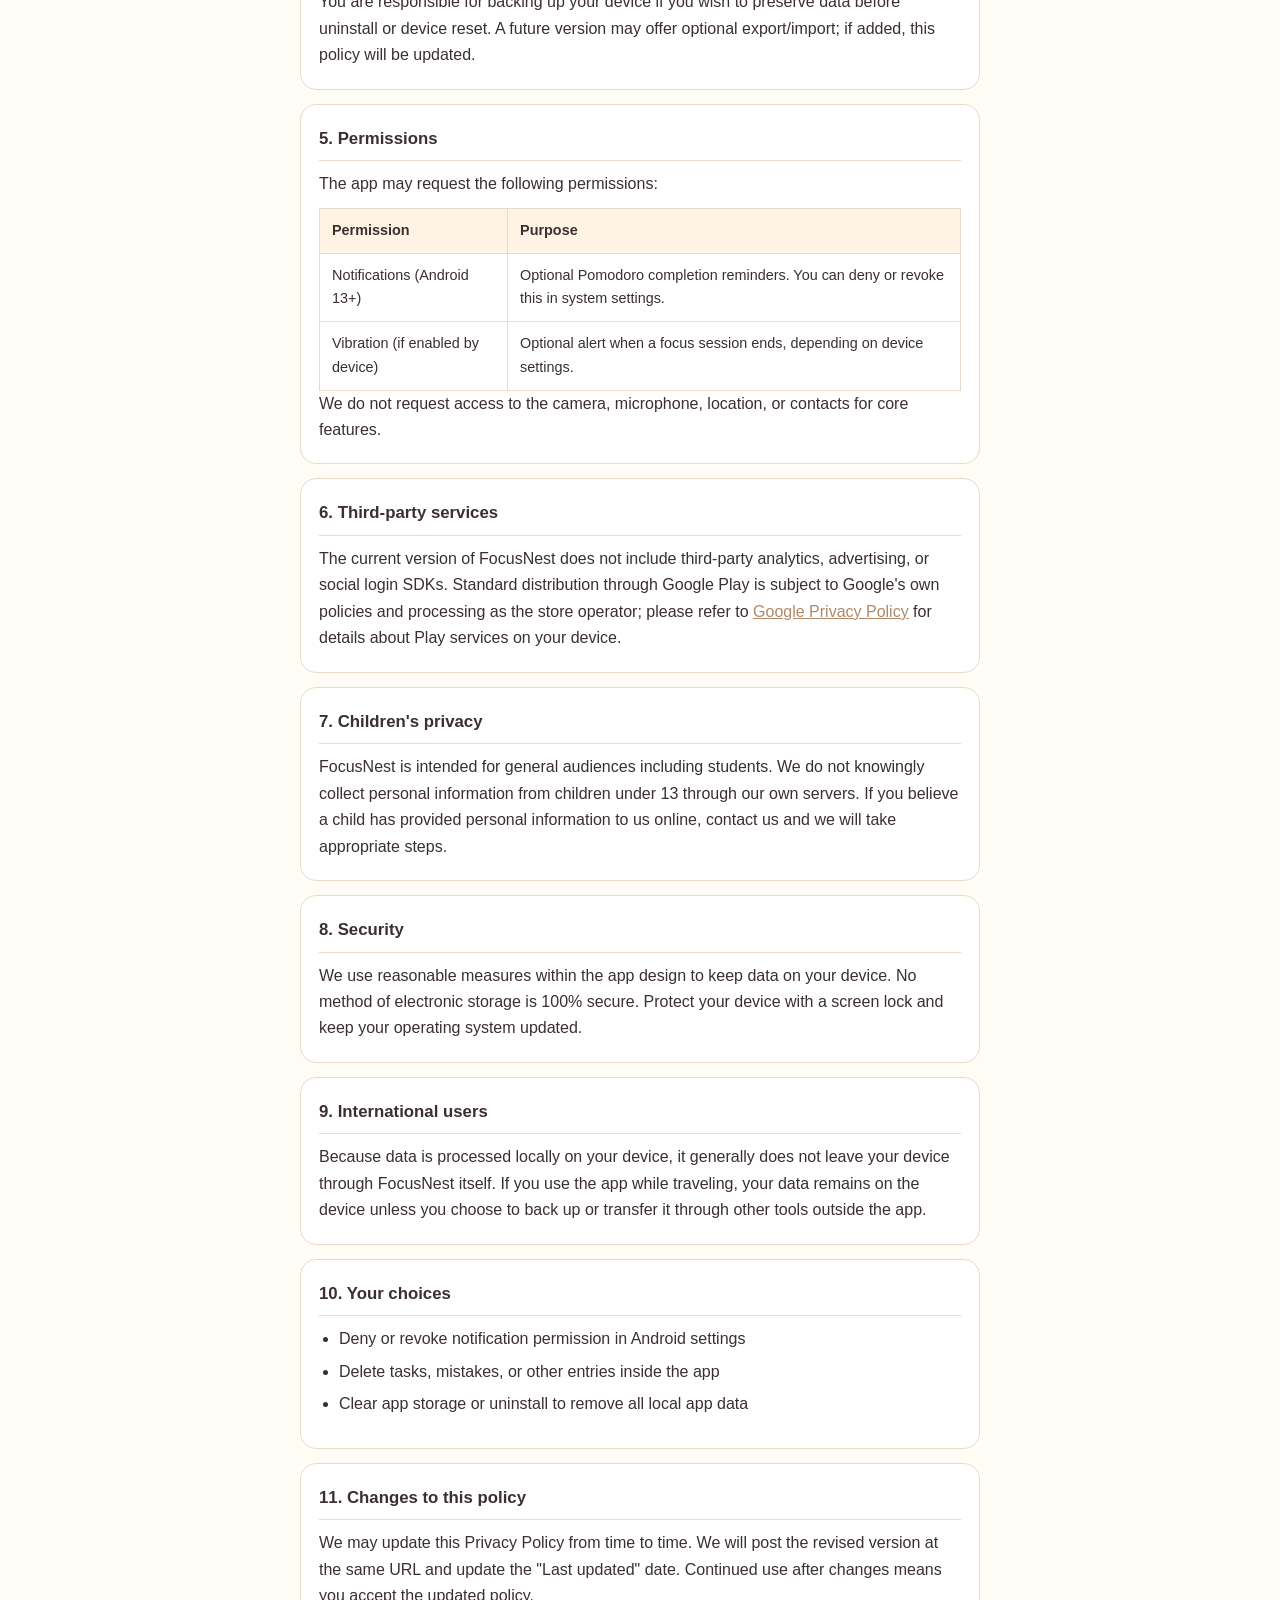
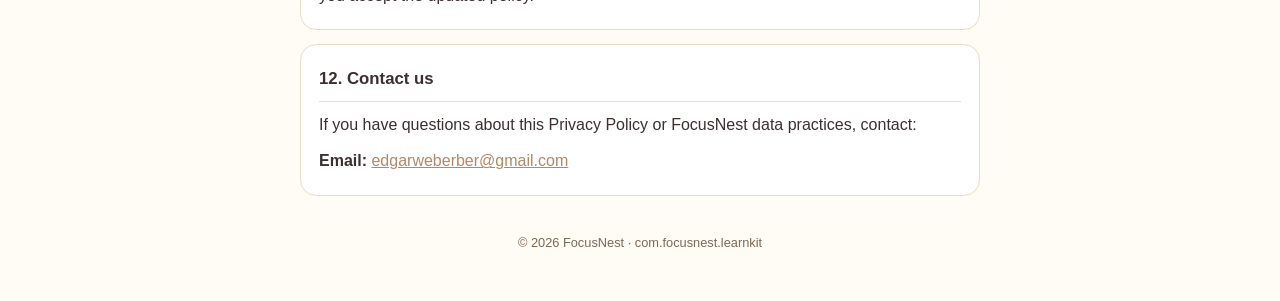
==== commit f3d619d2: "Add files via upload" ====
--- a/index.html
+++ b/index.html
@@ -1,173 +1,325 @@
 <!DOCTYPE html>
-<html lang="zh-CN">
+<html lang="en">
 <head>
-  <meta charset="UTF-8">
-  <meta name="viewport" content="width=device-width, initial-scale=1.0">
-  <meta name="description" content="福建醉美乡村旅游投资有限公司位于厦门翔安，专注乡村旅游投资、民宿运营、农旅酒旅与村落活化，打造美酒香村与自然生活融合的文旅目的地。">
-  <title>福建醉美乡村旅游投资有限公司-厦门翔安乡村旅游投资与民宿农旅运营</title>
-  <link rel="preconnect" href="https://fonts.googleapis.com">
-  <link rel="preconnect" href="https://fonts.gstatic.com" crossorigin>
-  <link href="https://fonts.googleapis.com/css2?family=Noto+Serif+SC:wght@400;600;700&family=ZCOOL+XiaoWei&display=swap" rel="stylesheet">
-  <link rel="stylesheet" href="css/style.css">
+  <meta charset="UTF-8" />
+  <meta name="viewport" content="width=device-width, initial-scale=1, viewport-fit=cover" />
+  <meta name="description" content="FocusNest Privacy Policy - offline study toolkit" />
+  <title>FocusNest Privacy Policy</title>
+  <style>
+    :root {
+      --bg: #fffbf5;
+      --surface: #fff3e4;
+      --ink: #3b2f2f;
+      --muted: #7b6a58;
+      --accent: #b08968;
+      --border: #eadbc8;
+      --max: 720px;
+    }
+
+    * {
+      box-sizing: border-box;
+      margin: 0;
+      padding: 0;
+    }
+
+    body {
+      font-family: -apple-system, BlinkMacSystemFont, "Segoe UI", Roboto, "Helvetica Neue", Arial, sans-serif;
+      background: var(--bg);
+      color: var(--ink);
+      line-height: 1.65;
+      font-size: 16px;
+      -webkit-font-smoothing: antialiased;
+    }
+
+    .wrap {
+      max-width: var(--max);
+      margin: 0 auto;
+      padding: 24px 20px 48px;
+    }
+
+    header {
+      background: var(--surface);
+      border: 1px solid var(--border);
+      border-radius: 20px;
+      padding: 24px 22px;
+      margin-bottom: 24px;
+    }
+
+    header h1 {
+      font-size: 1.5rem;
+      font-weight: 700;
+      letter-spacing: -0.02em;
+      margin-bottom: 6px;
+    }
+
+    header .app {
+      color: var(--accent);
+      font-weight: 600;
+      font-size: 0.95rem;
+    }
+
+    header .meta {
+      margin-top: 12px;
+      font-size: 0.875rem;
+      color: var(--muted);
+    }
+
+    section {
+      background: #fff;
+      border: 1px solid var(--border);
+      border-radius: 16px;
+      padding: 20px 18px;
+      margin-bottom: 14px;
+    }
+
+    h2 {
+      font-size: 1.05rem;
+      font-weight: 650;
+      color: var(--ink);
+      margin-bottom: 10px;
+      padding-bottom: 8px;
+      border-bottom: 1px solid var(--border);
+    }
+
+    p {
+      margin-bottom: 10px;
+      color: var(--ink);
+    }
+
+    p:last-child {
+      margin-bottom: 0;
+    }
+
+    ul {
+      margin: 8px 0 10px 1.25rem;
+      color: var(--ink);
+    }
+
+    li {
+      margin-bottom: 6px;
+    }
+
+    strong {
+      font-weight: 600;
+    }
+
+    a {
+      color: var(--accent);
+      word-break: break-all;
+    }
+
+    table {
+      width: 100%;
+      border-collapse: collapse;
+      font-size: 0.9rem;
+      margin-top: 10px;
+    }
+
+    th,
+    td {
+      border: 1px solid var(--border);
+      padding: 10px 12px;
+      text-align: left;
+      vertical-align: top;
+    }
+
+    th {
+      background: var(--surface);
+      font-weight: 600;
+    }
+
+    footer {
+      text-align: center;
+      font-size: 0.8rem;
+      color: var(--muted);
+      margin-top: 20px;
+      padding-top: 16px;
+    }
+
+    @media (prefers-color-scheme: dark) {
+      :root {
+        --bg: #2a2420;
+        --surface: #3b322c;
+        --ink: #fff8f0;
+        --muted: #c4b5a5;
+        --accent: #e0c4a8;
+        --border: #4a4038;
+      }
+
+      section {
+        background: var(--surface);
+      }
+    }
+  </style>
 </head>
 <body>
-  <div class="page-split">
-    <!-- 左侧：香村意境 -->
-    <aside class="panel panel--visual panel--visual-photo" style="--visual-bg: url('assets/images/countryside.jpg');" aria-label="乡村自然意境">
-      <div class="visual__overlay"></div>
-      <div class="visual__grain" aria-hidden="true"></div>
-      <div class="visual__content">
-        <p class="visual__tagline">美酒 · 香村 · 自然</p>
-        <h2 class="visual__poem">山风入盏<br>田垄生香</h2>
-        <ul class="visual__features">
-          <li>
-            <span class="feature-icon" aria-hidden="true">🍇</span>
-            <span>乡酿与风土</span>
-          </li>
-          <li>
-            <span class="feature-icon" aria-hidden="true">🌾</span>
-            <span>田园慢生活</span>
-          </li>
-          <li>
-            <span class="feature-icon" aria-hidden="true">🏡</span>
-            <span>村落文旅投资</span>
-          </li>
-        </ul>
-        <div class="visual__scroll-hint" aria-hidden="true">
-          <span>向下探索</span>
-          <svg width="20" height="28" viewBox="0 0 20 28" fill="none"><path d="M10 2v20M4 16l6 6 6-6" stroke="currentColor" stroke-width="1.5" stroke-linecap="round"/></svg>
-        </div>
-      </div>
-      <div class="visual__landscape" aria-hidden="true">
-        <div class="hill hill--far"></div>
-        <div class="hill hill--mid"></div>
-        <div class="hill hill--near"></div>
-        <div class="vine vine--left"></div>
-        <div class="vine vine--right"></div>
-      </div>
-    </aside>
-
-    <!-- 右侧：企业与导航 -->
-    <main class="panel panel--main">
-      <header class="site-header">
-        <a href="index.html" class="logo">
-          <span class="logo__mark">醉美</span>
-          <span class="logo__text">乡村旅游投资</span>
-        </a>
-        <nav class="nav" aria-label="主导航">
-          <a href="index.html" class="nav__link nav__link--active">首页</a>
-          <a href="#about" class="nav__link">关于我们</a>
-          <a href="projects.html" class="nav__link">项目案例</a>
-          <a href="news.html" class="nav__link">新闻动态</a>
-          <a href="contact.html" class="nav__link">联系我们</a>
-        </nav>
-        <button class="nav-toggle" type="button" aria-label="打开菜单" aria-expanded="false">
-          <span></span><span></span><span></span>
-        </button>
-      </header>
-
-      <section class="hero">
-        <p class="hero__eyebrow">福建 · 厦门翔安</p>
-        <h1 class="hero__title">福建醉美乡村旅游<br>投资有限公司</h1>
-        <p class="hero__lead">
-          我们以乡村为画布，以文旅为笔墨，投资打造兼具<strong>美酒香村</strong>韵味与<strong>贴近自然</strong>品质的生活目的地——让城里人寻得归处，让村里人看见希望。
-        </p>
-        <div class="hero__actions">
-          <a href="#about" class="btn btn--primary">了解我们</a>
-          <a href="contact.html" class="btn btn--ghost">商务合作</a>
-        </div>
-      </section>
-
-      <section class="section section--gallery" aria-label="乡村风光掠影">
-        <h2 class="section__title">香村掠影</h2>
-        <p class="section__text">田园、酒旅与村落肌理，构成醉美乡投的投资底色。</p>
-        <div class="gallery">
-          <figure class="gallery__item gallery__item--wide">
-            <img src="assets/images/countryside.jpg" alt="田园风光与远山" width="900" height="500" loading="lazy">
-            <figcaption>田垄晨曦</figcaption>
-          </figure>
-          <figure class="gallery__item">
-            <img src="assets/images/vineyard.jpg" alt="葡萄园" width="600" height="400" loading="lazy">
-            <figcaption>藤上乡酿</figcaption>
-          </figure>
-          <figure class="gallery__item">
-            <img src="assets/images/village.jpg" alt="传统村落" width="600" height="400" loading="lazy">
-            <figcaption>古厝巷陌</figcaption>
-          </figure>
-        </div>
-        <p class="section__link-row">
-          <a href="projects.html" class="link-arrow">查看更多项目案例 →</a>
-        </p>
-      </section>
-
-      <section id="about" class="section section--about">
-        <h2 class="section__title">关于醉美乡投</h2>
-        <p class="section__text">
-          公司扎根厦门翔安区新圩镇面前埔村，深耕乡村旅游与相关产业投资。我们关注村落活化、民宿集群、农旅融合、乡创品牌等方向，致力于在保留乡土肌理的前提下，引入可持续的运营与资本，让「醉美」不止于名字，而成为可感知、可体验、可分享的乡村生活方式。
-        </p>
-        <dl class="company-meta">
-          <div class="company-meta__row">
-            <dt>统一社会信用代码</dt>
-            <dd>91350200M00012554Q</dd>
-          </div>
-          <div class="company-meta__row">
-            <dt>注册地址</dt>
-            <dd>厦门市翔安区新圩镇面前埔村109号-11</dd>
-          </div>
-          <div class="company-meta__row">
-            <dt>邮政编码</dt>
-            <dd>361100</dd>
-          </div>
-        </dl>
-      </section>
-
-      <section id="business" class="section section--cards">
-        <h2 class="section__title">投资方向</h2>
-        <div class="cards">
-          <article class="card">
-            <h3 class="card__title">乡居民宿</h3>
-            <p class="card__desc">融合闽南民居风貌与现代舒适体验，打造可过夜、可聚会的香村驿站。</p>
-          </article>
-          <article class="card">
-            <h3 class="card__title">农旅与酒旅</h3>
-            <p class="card__desc">串联葡萄园、酒庄与节气农事，让游客在杯中读懂一方水土。</p>
-          </article>
-          <article class="card">
-            <h3 class="card__title">村落活化</h3>
-            <p class="card__desc">以轻投资、重运营的思路，推动老宅新生、市集与文创共生。</p>
-          </article>
-        </div>
-        <p class="section__link-row">
-          <a href="news.html" class="link-arrow">阅读新闻动态 →</a>
-        </p>
-      </section>
-
-      <section id="contact" class="section section--contact">
-        <h2 class="section__title">联系我们</h2>
-        <p class="section__text">欢迎洽谈项目合作、实地考察与战略投资事宜。</p>
-        <address class="contact-block">
-          <p>
-            <span class="contact-label">电子邮箱</span>
-            <a href="mailto:edgarweberber@gmail.com">edgarweberber@gmail.com</a>
-          </p>
-          <p>
-            <span class="contact-label">公司地址</span>
-            厦门市翔安区新圩镇面前埔村109号-11（361100）
-          </p>
-        </address>
-        <a href="contact.html" class="btn btn--primary">在线留言</a>
-      </section>
-
-      <footer class="site-footer">
-        <p>&copy; <span id="year"></span> 福建醉美乡村旅游投资有限公司 版权所有</p>
-        <p class="site-footer__sub">91350200M00012554Q · 厦门市翔安区新圩镇面前埔村109号-11</p>
-      </footer>
-    </main>
+  <div class="wrap">
+    <header>
+      <p class="app">FocusNest</p>
+      <h1>Privacy Policy</h1>
+      <p class="meta">
+        Package: <strong>com.focusnest.learnkit</strong><br />
+        Effective date: <strong>May 29, 2026</strong><br />
+        Last updated: <strong>May 29, 2026</strong>
+      </p>
+    </header>
+
+    <section>
+      <h2>1. Introduction</h2>
+      <p>
+        FocusNest (&quot;we&quot;, &quot;our&quot;, or &quot;the app&quot;) is an offline study toolkit that helps you plan tasks,
+        use a focus timer, practice with flashcards and quizzes, and review mistakes. We respect your privacy and
+        designed the app so your learning data stays on your device by default.
+      </p>
+      <p>
+        This Privacy Policy explains what information the app handles, how it is used, and what choices you have.
+        By installing or using FocusNest, you agree to this policy.
+      </p>
+    </section>
+
+    <section>
+      <h2>2. Information we process</h2>
+      <p><strong>Data you create in the app (stored locally)</strong></p>
+      <ul>
+        <li>Study tasks (title, subject, duration, completion status, creation time)</li>
+        <li>Pomodoro session records (focus/break duration, completion time)</li>
+        <li>Flashcards and quiz results</li>
+        <li>Practice questions answers and mistake book entries</li>
+        <li>Formula library favorites and browsing (local content)</li>
+        <li>App settings and preferences</li>
+      </ul>
+      <p>
+        This data is saved in a local database on your device. We do not operate a user account system and do not
+        upload this content to our servers in the current version of the app.
+      </p>
+      <p><strong>Data we do not collect</strong></p>
+      <ul>
+        <li>Name, email, phone number, or government ID</li>
+        <li>Precise location</li>
+        <li>Contacts, photos, microphone recordings, or SMS</li>
+        <li>Advertising identifiers for cross-app tracking (no ads SDK in the current version)</li>
+      </ul>
+    </section>
+
+    <section>
+      <h2>3. How we use information</h2>
+      <p>Local data is used only to provide app features, including:</p>
+      <ul>
+        <li>Displaying and editing your study plan and calendar view</li>
+        <li>Running the Pomodoro timer and showing session history</li>
+        <li>Flashcard practice, quizzes, and statistics</li>
+        <li>Practice mode, scoring, and mistake review</li>
+        <li>Local search across your saved content</li>
+        <li>Showing notifications when you enable reminders (see Permissions)</li>
+      </ul>
+      <p>We do not sell your personal information.</p>
+    </section>
+
+    <section>
+      <h2>4. Storage and retention</h2>
+      <p>
+        All study data is stored on your device until you delete it (for example by clearing app data, uninstalling
+        the app, or using in-app delete actions where available). Uninstalling the app removes local app data from
+        your device subject to your operating system behavior.
+      </p>
+      <p>
+        You are responsible for backing up your device if you wish to preserve data before uninstall or device reset.
+        A future version may offer optional export/import; if added, this policy will be updated.
+      </p>
+    </section>
+
+    <section>
+      <h2>5. Permissions</h2>
+      <p>The app may request the following permissions:</p>
+      <table>
+        <thead>
+          <tr>
+            <th>Permission</th>
+            <th>Purpose</th>
+          </tr>
+        </thead>
+        <tbody>
+          <tr>
+            <td>Notifications (Android 13+)</td>
+            <td>Optional Pomodoro completion reminders. You can deny or revoke this in system settings.</td>
+          </tr>
+          <tr>
+            <td>Vibration (if enabled by device)</td>
+            <td>Optional alert when a focus session ends, depending on device settings.</td>
+          </tr>
+        </tbody>
+      </table>
+      <p>We do not request access to the camera, microphone, location, or contacts for core features.</p>
+    </section>
+
+    <section>
+      <h2>6. Third-party services</h2>
+      <p>
+        The current version of FocusNest does not include third-party analytics, advertising, or social login SDKs.
+        Standard distribution through Google Play is subject to Google&apos;s own policies and processing as the store
+        operator; please refer to
+        <a href="https://policies.google.com/privacy" rel="noopener noreferrer">Google Privacy Policy</a>
+        for details about Play services on your device.
+      </p>
+    </section>
+
+    <section>
+      <h2>7. Children&apos;s privacy</h2>
+      <p>
+        FocusNest is intended for general audiences including students. We do not knowingly collect personal
+        information from children under 13 through our own servers. If you believe a child has provided personal
+        information to us online, contact us and we will take appropriate steps.
+      </p>
+    </section>
+
+    <section>
+      <h2>8. Security</h2>
+      <p>
+        We use reasonable measures within the app design to keep data on your device. No method of electronic
+        storage is 100% secure. Protect your device with a screen lock and keep your operating system updated.
+      </p>
+    </section>
+
+    <section>
+      <h2>9. International users</h2>
+      <p>
+        Because data is processed locally on your device, it generally does not leave your device through FocusNest
+        itself. If you use the app while traveling, your data remains on the device unless you choose to back up or
+        transfer it through other tools outside the app.
+      </p>
+    </section>
+
+    <section>
+      <h2>10. Your choices</h2>
+      <ul>
+        <li>Deny or revoke notification permission in Android settings</li>
+        <li>Delete tasks, mistakes, or other entries inside the app</li>
+        <li>Clear app storage or uninstall to remove all local app data</li>
+      </ul>
+    </section>
+
+    <section>
+      <h2>11. Changes to this policy</h2>
+      <p>
+        We may update this Privacy Policy from time to time. We will post the revised version at the same URL and
+        update the &quot;Last updated&quot; date. Continued use after changes means you accept the updated policy.
+      </p>
+    </section>
+
+    <section>
+      <h2>12. Contact us</h2>
+      <p>
+        If you have questions about this Privacy Policy or FocusNest data practices, contact:
+      </p>
+      <p>
+        <strong>Email:</strong>
+        <a href="mailto:edgarweberber@gmail.com">edgarweberber@gmail.com</a>
+      </p>
+    </section>
+
+    <footer>
+      &copy; 2026 FocusNest &middot; com.focusnest.learnkit
+    </footer>
   </div>
-  <a class="call-float" href="tel:+85247328731" aria-label="商务电话咨询">
-    <span class="call-float__icon" aria-hidden="true">📞</span>
-    <span class="call-float__text">商务咨询：+852 4732 8731</span>
-  </a>
-  <script src="js/main.js"></script>
 </body>
 </html>
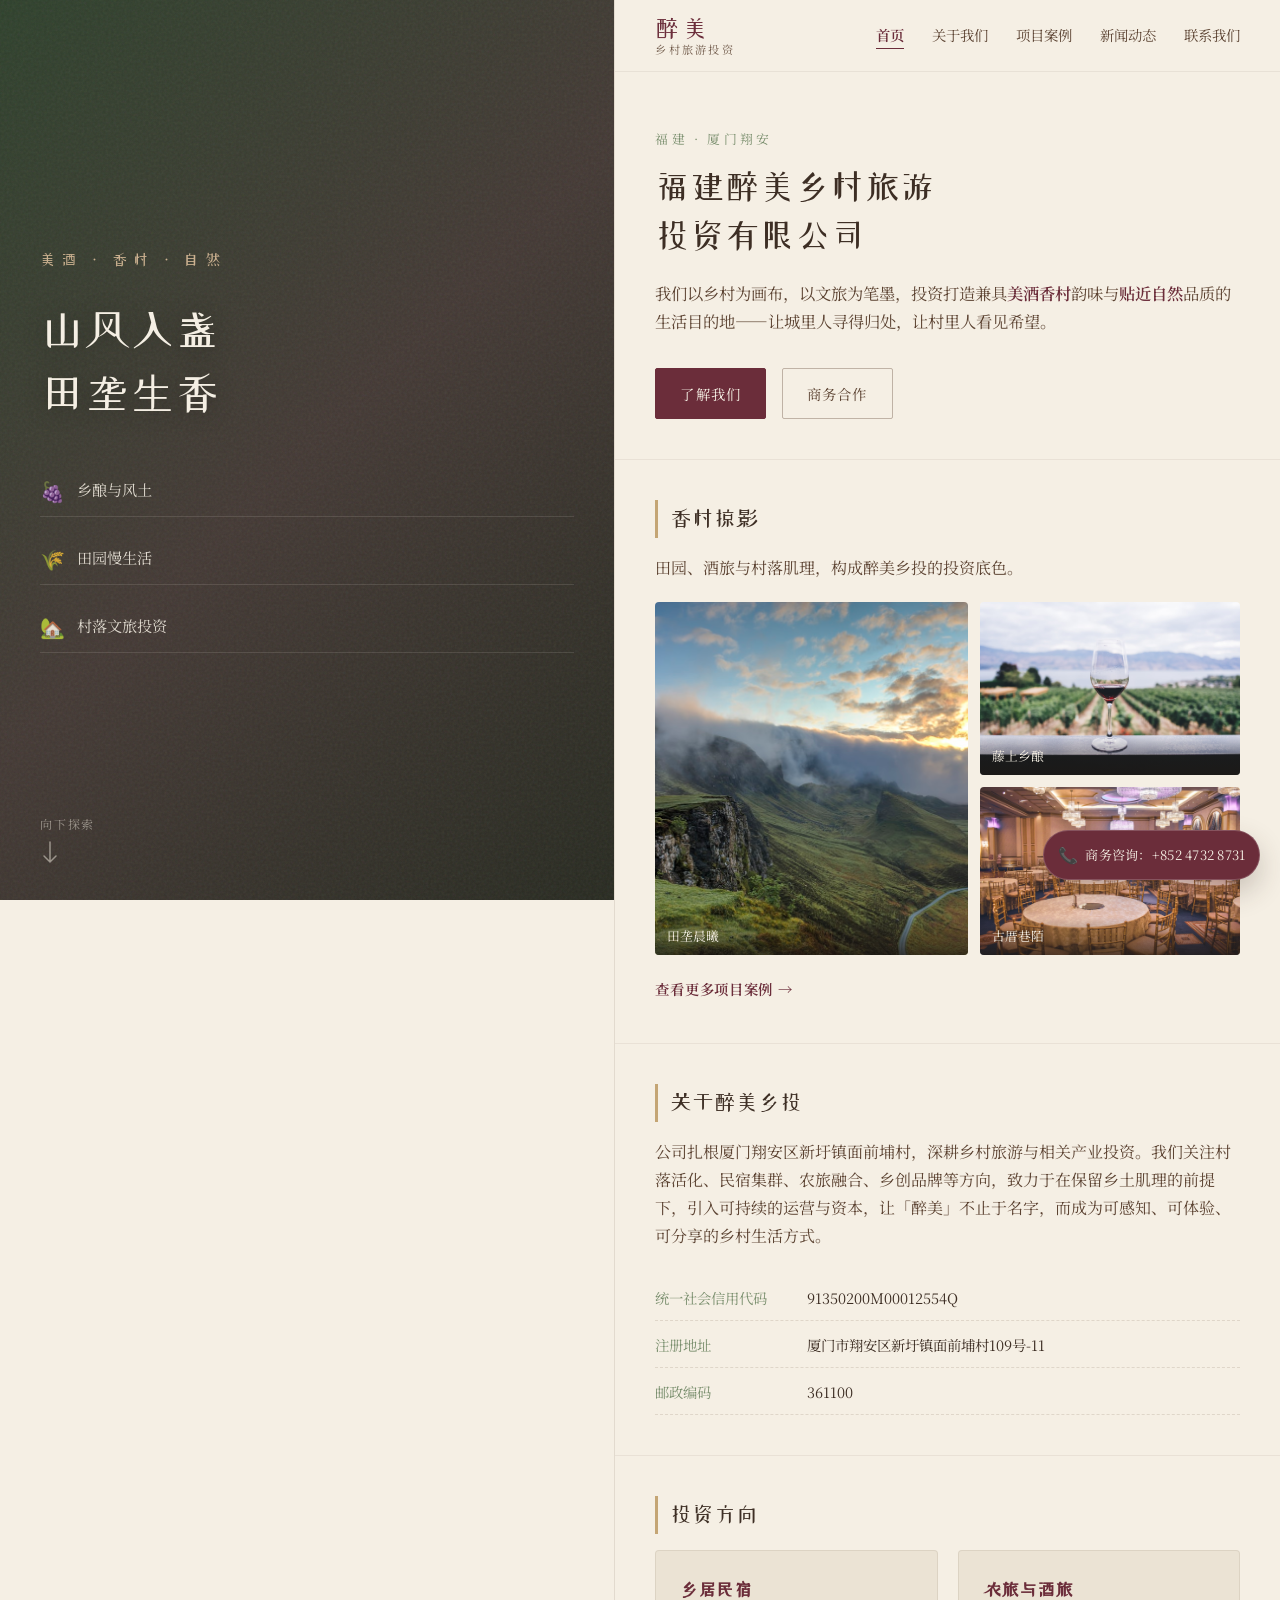
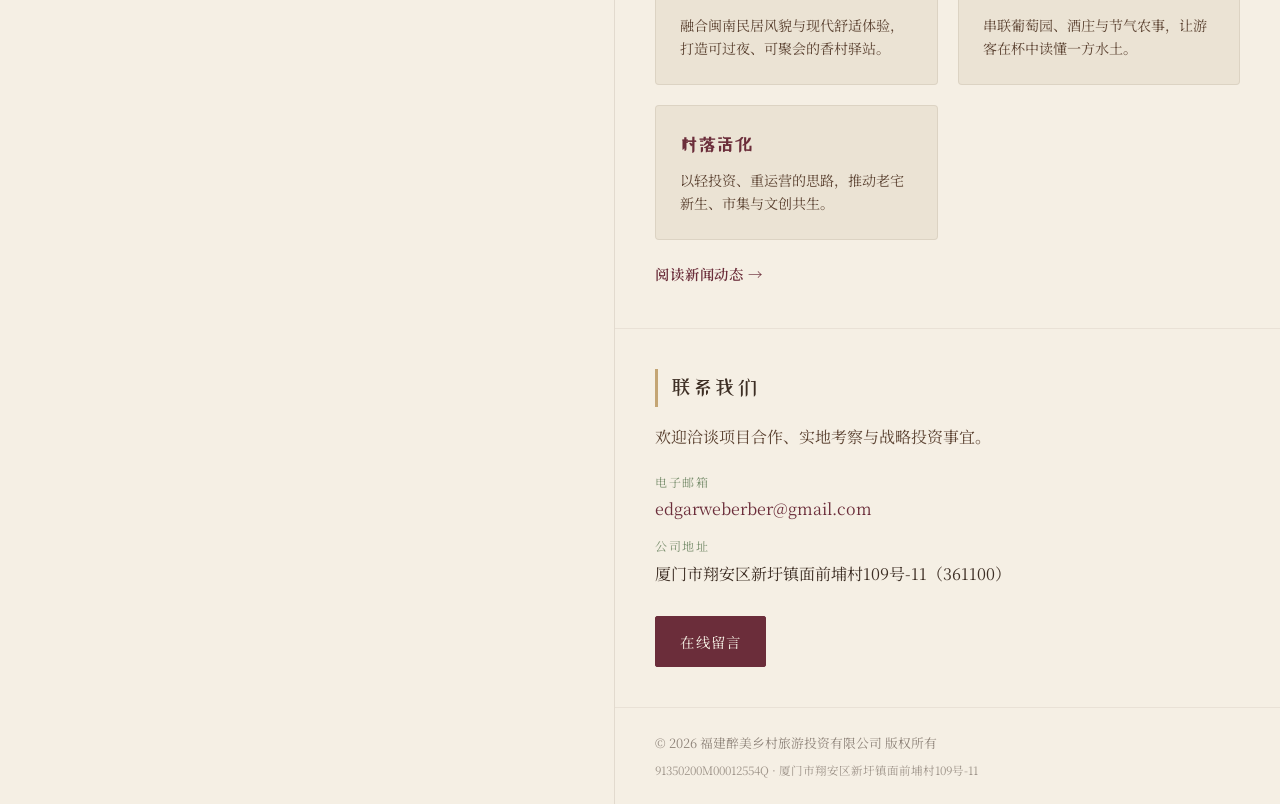
==== commit a5118c91: "Update index.html" ====
--- a/index.html
+++ b/index.html
@@ -1,325 +1,173 @@
 <!DOCTYPE html>
-<html lang="en">
+<html lang="zh-CN">
 <head>
-  <meta charset="UTF-8" />
-  <meta name="viewport" content="width=device-width, initial-scale=1, viewport-fit=cover" />
-  <meta name="description" content="FocusNest Privacy Policy - offline study toolkit" />
-  <title>FocusNest Privacy Policy</title>
-  <style>
-    :root {
-      --bg: #fffbf5;
-      --surface: #fff3e4;
-      --ink: #3b2f2f;
-      --muted: #7b6a58;
-      --accent: #b08968;
-      --border: #eadbc8;
-      --max: 720px;
-    }
-
-    * {
-      box-sizing: border-box;
-      margin: 0;
-      padding: 0;
-    }
-
-    body {
-      font-family: -apple-system, BlinkMacSystemFont, "Segoe UI", Roboto, "Helvetica Neue", Arial, sans-serif;
-      background: var(--bg);
-      color: var(--ink);
-      line-height: 1.65;
-      font-size: 16px;
-      -webkit-font-smoothing: antialiased;
-    }
-
-    .wrap {
-      max-width: var(--max);
-      margin: 0 auto;
-      padding: 24px 20px 48px;
-    }
-
-    header {
-      background: var(--surface);
-      border: 1px solid var(--border);
-      border-radius: 20px;
-      padding: 24px 22px;
-      margin-bottom: 24px;
-    }
-
-    header h1 {
-      font-size: 1.5rem;
-      font-weight: 700;
-      letter-spacing: -0.02em;
-      margin-bottom: 6px;
-    }
-
-    header .app {
-      color: var(--accent);
-      font-weight: 600;
-      font-size: 0.95rem;
-    }
-
-    header .meta {
-      margin-top: 12px;
-      font-size: 0.875rem;
-      color: var(--muted);
-    }
-
-    section {
-      background: #fff;
-      border: 1px solid var(--border);
-      border-radius: 16px;
-      padding: 20px 18px;
-      margin-bottom: 14px;
-    }
-
-    h2 {
-      font-size: 1.05rem;
-      font-weight: 650;
-      color: var(--ink);
-      margin-bottom: 10px;
-      padding-bottom: 8px;
-      border-bottom: 1px solid var(--border);
-    }
-
-    p {
-      margin-bottom: 10px;
-      color: var(--ink);
-    }
-
-    p:last-child {
-      margin-bottom: 0;
-    }
-
-    ul {
-      margin: 8px 0 10px 1.25rem;
-      color: var(--ink);
-    }
-
-    li {
-      margin-bottom: 6px;
-    }
-
-    strong {
-      font-weight: 600;
-    }
-
-    a {
-      color: var(--accent);
-      word-break: break-all;
-    }
-
-    table {
-      width: 100%;
-      border-collapse: collapse;
-      font-size: 0.9rem;
-      margin-top: 10px;
-    }
-
-    th,
-    td {
-      border: 1px solid var(--border);
-      padding: 10px 12px;
-      text-align: left;
-      vertical-align: top;
-    }
-
-    th {
-      background: var(--surface);
-      font-weight: 600;
-    }
-
-    footer {
-      text-align: center;
-      font-size: 0.8rem;
-      color: var(--muted);
-      margin-top: 20px;
-      padding-top: 16px;
-    }
-
-    @media (prefers-color-scheme: dark) {
-      :root {
-        --bg: #2a2420;
-        --surface: #3b322c;
-        --ink: #fff8f0;
-        --muted: #c4b5a5;
-        --accent: #e0c4a8;
-        --border: #4a4038;
-      }
-
-      section {
-        background: var(--surface);
-      }
-    }
-  </style>
+  <meta charset="UTF-8">
+  <meta name="viewport" content="width=device-width, initial-scale=1.0">
+  <meta name="description" content="福建醉美乡村旅游投资有限公司位于厦门翔安，专注乡村旅游投资、民宿运营、农旅酒旅与村落活化，打造美酒香村与自然生活融合的文旅目的地。">
+  <title>福建醉美乡村旅游投资有限公司-厦门翔安乡村旅游投资与民宿农旅运营</title>
+  <link rel="preconnect" href="https://fonts.googleapis.com">
+  <link rel="preconnect" href="https://fonts.gstatic.com" crossorigin>
+  <link href="https://fonts.googleapis.com/css2?family=Noto+Serif+SC:wght@400;600;700&family=ZCOOL+XiaoWei&display=swap" rel="stylesheet">
+  <link rel="stylesheet" href="css/style.css">
 </head>
 <body>
-  <div class="wrap">
-    <header>
-      <p class="app">FocusNest</p>
-      <h1>Privacy Policy</h1>
-      <p class="meta">
-        Package: <strong>com.focusnest.learnkit</strong><br />
-        Effective date: <strong>May 29, 2026</strong><br />
-        Last updated: <strong>May 29, 2026</strong>
-      </p>
-    </header>
+  <div class="page-split">
+    <!-- 左侧：香村意境 -->
+    <aside class="panel panel--visual panel--visual-photo" style="--visual-bg: url('assets/images/countryside.jpg');" aria-label="乡村自然意境">
+      <div class="visual__overlay"></div>
+      <div class="visual__grain" aria-hidden="true"></div>
+      <div class="visual__content">
+        <p class="visual__tagline">美酒 · 香村 · 自然</p>
+        <h2 class="visual__poem">山风入盏<br>田垄生香</h2>
+        <ul class="visual__features">
+          <li>
+            <span class="feature-icon" aria-hidden="true">🍇</span>
+            <span>乡酿与风土</span>
+          </li>
+          <li>
+            <span class="feature-icon" aria-hidden="true">🌾</span>
+            <span>田园慢生活</span>
+          </li>
+          <li>
+            <span class="feature-icon" aria-hidden="true">🏡</span>
+            <span>村落文旅投资</span>
+          </li>
+        </ul>
+        <div class="visual__scroll-hint" aria-hidden="true">
+          <span>向下探索</span>
+          <svg width="20" height="28" viewBox="0 0 20 28" fill="none"><path d="M10 2v20M4 16l6 6 6-6" stroke="currentColor" stroke-width="1.5" stroke-linecap="round"/></svg>
+        </div>
+      </div>
+      <div class="visual__landscape" aria-hidden="true">
+        <div class="hill hill--far"></div>
+        <div class="hill hill--mid"></div>
+        <div class="hill hill--near"></div>
+        <div class="vine vine--left"></div>
+        <div class="vine vine--right"></div>
+      </div>
+    </aside>
 
-    <section>
-      <h2>1. Introduction</h2>
-      <p>
-        FocusNest (&quot;we&quot;, &quot;our&quot;, or &quot;the app&quot;) is an offline study toolkit that helps you plan tasks,
-        use a focus timer, practice with flashcards and quizzes, and review mistakes. We respect your privacy and
-        designed the app so your learning data stays on your device by default.
-      </p>
-      <p>
-        This Privacy Policy explains what information the app handles, how it is used, and what choices you have.
-        By installing or using FocusNest, you agree to this policy.
-      </p>
-    </section>
+    <!-- 右侧：企业与导航 -->
+    <main class="panel panel--main">
+      <header class="site-header">
+        <a href="index.html" class="logo">
+          <span class="logo__mark">醉美</span>
+          <span class="logo__text">乡村旅游投资</span>
+        </a>
+        <nav class="nav" aria-label="主导航">
+          <a href="index.html" class="nav__link nav__link--active">首页</a>
+          <a href="#about" class="nav__link">关于我们</a>
+          <a href="projects.html" class="nav__link">项目案例</a>
+          <a href="news.html" class="nav__link">新闻动态</a>
+          <a href="contact.html" class="nav__link">联系我们</a>
+        </nav>
+        <button class="nav-toggle" type="button" aria-label="打开菜单" aria-expanded="false">
+          <span></span><span></span><span></span>
+        </button>
+      </header>
 
-    <section>
-      <h2>2. Information we process</h2>
-      <p><strong>Data you create in the app (stored locally)</strong></p>
-      <ul>
-        <li>Study tasks (title, subject, duration, completion status, creation time)</li>
-        <li>Pomodoro session records (focus/break duration, completion time)</li>
-        <li>Flashcards and quiz results</li>
-        <li>Practice questions answers and mistake book entries</li>
-        <li>Formula library favorites and browsing (local content)</li>
-        <li>App settings and preferences</li>
-      </ul>
-      <p>
-        This data is saved in a local database on your device. We do not operate a user account system and do not
-        upload this content to our servers in the current version of the app.
-      </p>
-      <p><strong>Data we do not collect</strong></p>
-      <ul>
-        <li>Name, email, phone number, or government ID</li>
-        <li>Precise location</li>
-        <li>Contacts, photos, microphone recordings, or SMS</li>
-        <li>Advertising identifiers for cross-app tracking (no ads SDK in the current version)</li>
-      </ul>
-    </section>
+      <section class="hero">
+        <p class="hero__eyebrow">福建 · 厦门翔安</p>
+        <h1 class="hero__title">福建醉美乡村旅游<br>投资有限公司</h1>
+        <p class="hero__lead">
+          我们以乡村为画布，以文旅为笔墨，投资打造兼具<strong>美酒香村</strong>韵味与<strong>贴近自然</strong>品质的生活目的地——让城里人寻得归处，让村里人看见希望。
+        </p>
+        <div class="hero__actions">
+          <a href="#about" class="btn btn--primary">了解我们</a>
+          <a href="contact.html" class="btn btn--ghost">商务合作</a>
+        </div>
+      </section>
 
-    <section>
-      <h2>3. How we use information</h2>
-      <p>Local data is used only to provide app features, including:</p>
-      <ul>
-        <li>Displaying and editing your study plan and calendar view</li>
-        <li>Running the Pomodoro timer and showing session history</li>
-        <li>Flashcard practice, quizzes, and statistics</li>
-        <li>Practice mode, scoring, and mistake review</li>
-        <li>Local search across your saved content</li>
-        <li>Showing notifications when you enable reminders (see Permissions)</li>
-      </ul>
-      <p>We do not sell your personal information.</p>
-    </section>
+      <section class="section section--gallery" aria-label="乡村风光掠影">
+        <h2 class="section__title">香村掠影</h2>
+        <p class="section__text">田园、酒旅与村落肌理，构成醉美乡投的投资底色。</p>
+        <div class="gallery">
+          <figure class="gallery__item gallery__item--wide">
+            <img src="assets/images/countryside.jpg" alt="田园风光与远山" width="900" height="500" loading="lazy">
+            <figcaption>田垄晨曦</figcaption>
+          </figure>
+          <figure class="gallery__item">
+            <img src="assets/images/vineyard.jpg" alt="葡萄园" width="600" height="400" loading="lazy">
+            <figcaption>藤上乡酿</figcaption>
+          </figure>
+          <figure class="gallery__item">
+            <img src="assets/images/village.jpg" alt="传统村落" width="600" height="400" loading="lazy">
+            <figcaption>古厝巷陌</figcaption>
+          </figure>
+        </div>
+        <p class="section__link-row">
+          <a href="projects.html" class="link-arrow">查看更多项目案例 →</a>
+        </p>
+      </section>
 
-    <section>
-      <h2>4. Storage and retention</h2>
-      <p>
-        All study data is stored on your device until you delete it (for example by clearing app data, uninstalling
-        the app, or using in-app delete actions where available). Uninstalling the app removes local app data from
-        your device subject to your operating system behavior.
-      </p>
-      <p>
-        You are responsible for backing up your device if you wish to preserve data before uninstall or device reset.
-        A future version may offer optional export/import; if added, this policy will be updated.
-      </p>
-    </section>
+      <section id="about" class="section section--about">
+        <h2 class="section__title">关于醉美乡投</h2>
+        <p class="section__text">
+          公司扎根厦门翔安区新圩镇面前埔村，深耕乡村旅游与相关产业投资。我们关注村落活化、民宿集群、农旅融合、乡创品牌等方向，致力于在保留乡土肌理的前提下，引入可持续的运营与资本，让「醉美」不止于名字，而成为可感知、可体验、可分享的乡村生活方式。
+        </p>
+        <dl class="company-meta">
+          <div class="company-meta__row">
+            <dt>统一社会信用代码</dt>
+            <dd>91350200M00012554Q</dd>
+          </div>
+          <div class="company-meta__row">
+            <dt>注册地址</dt>
+            <dd>厦门市翔安区新圩镇面前埔村109号-11</dd>
+          </div>
+          <div class="company-meta__row">
+            <dt>邮政编码</dt>
+            <dd>361100</dd>
+          </div>
+        </dl>
+      </section>
 
-    <section>
-      <h2>5. Permissions</h2>
-      <p>The app may request the following permissions:</p>
-      <table>
-        <thead>
-          <tr>
-            <th>Permission</th>
-            <th>Purpose</th>
-          </tr>
-        </thead>
-        <tbody>
-          <tr>
-            <td>Notifications (Android 13+)</td>
-            <td>Optional Pomodoro completion reminders. You can deny or revoke this in system settings.</td>
-          </tr>
-          <tr>
-            <td>Vibration (if enabled by device)</td>
-            <td>Optional alert when a focus session ends, depending on device settings.</td>
-          </tr>
-        </tbody>
-      </table>
-      <p>We do not request access to the camera, microphone, location, or contacts for core features.</p>
-    </section>
+      <section id="business" class="section section--cards">
+        <h2 class="section__title">投资方向</h2>
+        <div class="cards">
+          <article class="card">
+            <h3 class="card__title">乡居民宿</h3>
+            <p class="card__desc">融合闽南民居风貌与现代舒适体验，打造可过夜、可聚会的香村驿站。</p>
+          </article>
+          <article class="card">
+            <h3 class="card__title">农旅与酒旅</h3>
+            <p class="card__desc">串联葡萄园、酒庄与节气农事，让游客在杯中读懂一方水土。</p>
+          </article>
+          <article class="card">
+            <h3 class="card__title">村落活化</h3>
+            <p class="card__desc">以轻投资、重运营的思路，推动老宅新生、市集与文创共生。</p>
+          </article>
+        </div>
+        <p class="section__link-row">
+          <a href="news.html" class="link-arrow">阅读新闻动态 →</a>
+        </p>
+      </section>
 
-    <section>
-      <h2>6. Third-party services</h2>
-      <p>
-        The current version of FocusNest does not include third-party analytics, advertising, or social login SDKs.
-        Standard distribution through Google Play is subject to Google&apos;s own policies and processing as the store
-        operator; please refer to
-        <a href="https://policies.google.com/privacy" rel="noopener noreferrer">Google Privacy Policy</a>
-        for details about Play services on your device.
-      </p>
-    </section>
+      <section id="contact" class="section section--contact">
+        <h2 class="section__title">联系我们</h2>
+        <p class="section__text">欢迎洽谈项目合作、实地考察与战略投资事宜。</p>
+        <address class="contact-block">
+          <p>
+            <span class="contact-label">电子邮箱</span>
+            <a href="mailto:edgarweberber@gmail.com">edgarweberber@gmail.com</a>
+          </p>
+          <p>
+            <span class="contact-label">公司地址</span>
+            厦门市翔安区新圩镇面前埔村109号-11（361100）
+          </p>
+        </address>
+        <a href="contact.html" class="btn btn--primary">在线留言</a>
+      </section>
 
-    <section>
-      <h2>7. Children&apos;s privacy</h2>
-      <p>
-        FocusNest is intended for general audiences including students. We do not knowingly collect personal
-        information from children under 13 through our own servers. If you believe a child has provided personal
-        information to us online, contact us and we will take appropriate steps.
-      </p>
-    </section>
-
-    <section>
-      <h2>8. Security</h2>
-      <p>
-        We use reasonable measures within the app design to keep data on your device. No method of electronic
-        storage is 100% secure. Protect your device with a screen lock and keep your operating system updated.
-      </p>
-    </section>
-
-    <section>
-      <h2>9. International users</h2>
-      <p>
-        Because data is processed locally on your device, it generally does not leave your device through FocusNest
-        itself. If you use the app while traveling, your data remains on the device unless you choose to back up or
-        transfer it through other tools outside the app.
-      </p>
-    </section>
-
-    <section>
-      <h2>10. Your choices</h2>
-      <ul>
-        <li>Deny or revoke notification permission in Android settings</li>
-        <li>Delete tasks, mistakes, or other entries inside the app</li>
-        <li>Clear app storage or uninstall to remove all local app data</li>
-      </ul>
-    </section>
-
-    <section>
-      <h2>11. Changes to this policy</h2>
-      <p>
-        We may update this Privacy Policy from time to time. We will post the revised version at the same URL and
-        update the &quot;Last updated&quot; date. Continued use after changes means you accept the updated policy.
-      </p>
-    </section>
-
-    <section>
-      <h2>12. Contact us</h2>
-      <p>
-        If you have questions about this Privacy Policy or FocusNest data practices, contact:
-      </p>
-      <p>
-        <strong>Email:</strong>
-        <a href="mailto:edgarweberber@gmail.com">edgarweberber@gmail.com</a>
-      </p>
-    </section>
-
-    <footer>
-      &copy; 2026 FocusNest &middot; com.focusnest.learnkit
-    </footer>
+      <footer class="site-footer">
+        <p>&copy; <span id="year"></span> 福建醉美乡村旅游投资有限公司 版权所有</p>
+        <p class="site-footer__sub">91350200M00012554Q · 厦门市翔安区新圩镇面前埔村109号-11</p>
+      </footer>
+    </main>
   </div>
+  <a class="call-float" href="tel:+85247328731" aria-label="商务电话咨询">
+    <span class="call-float__icon" aria-hidden="true">📞</span>
+    <span class="call-float__text">商务咨询：+852 4732 8731</span>
+  </a>
+  <script src="js/main.js"></script>
 </body>
 </html>
--- a/css/style.css
+++ b/css/style.css
@@ -0,0 +1,1072 @@
+/* ===== 设计 tokens：美酒香村 · 自然田园 ===== */
+:root {
+  --color-earth: #3d2e24;
+  --color-bark: #5c4332;
+  --color-wine: #6b2d3a;
+  --color-wine-light: #8f3f4f;
+  --color-grape: #4a3f5c;
+  --color-moss: #4a5d42;
+  --color-sage: #7a8f6e;
+  --color-straw: #c4a574;
+  --color-honey: #d4b896;
+  --color-cream: #f5efe4;
+  --color-parchment: #ebe3d4;
+  --color-mist: rgba(245, 239, 228, 0.92);
+
+  --font-serif: "Noto Serif SC", "Songti SC", serif;
+  --font-display: "ZCOOL XiaoWei", "Noto Serif SC", serif;
+
+  --split-ratio: 48%;
+  --header-h: 4.5rem;
+  --ease-out: cubic-bezier(0.22, 1, 0.36, 1);
+}
+
+*,
+*::before,
+*::after {
+  box-sizing: border-box;
+  margin: 0;
+  padding: 0;
+}
+
+html {
+  scroll-behavior: smooth;
+}
+
+body {
+  font-family: var(--font-serif);
+  font-size: 1rem;
+  line-height: 1.75;
+  color: var(--color-earth);
+  background: var(--color-cream);
+  overflow-x: hidden;
+}
+
+a {
+  color: var(--color-wine);
+  text-decoration: none;
+  transition: color 0.25s var(--ease-out);
+}
+
+a:hover {
+  color: var(--color-wine-light);
+}
+
+img {
+  max-width: 100%;
+  display: block;
+}
+
+/* ===== 左右分栏主布局 ===== */
+.page-split {
+  display: flex;
+  min-height: 100vh;
+  min-height: 100dvh;
+}
+
+.panel--visual {
+  flex: 0 0 var(--split-ratio);
+  position: sticky;
+  top: 0;
+  height: 100vh;
+  height: 100dvh;
+  overflow: hidden;
+}
+
+.panel--main {
+  flex: 1;
+  min-width: 0;
+  display: flex;
+  flex-direction: column;
+  background: var(--color-cream);
+  border-left: 1px solid rgba(92, 67, 50, 0.12);
+}
+
+/* ===== 左侧视觉面板 ===== */
+.panel--visual {
+  background: linear-gradient(
+    165deg,
+    #2a3d28 0%,
+    #3d4f35 28%,
+    #5a4038 55%,
+    #4a2a32 78%,
+    #2d2420 100%
+  );
+  color: var(--color-cream);
+}
+
+.visual__overlay {
+  position: absolute;
+  inset: 0;
+  background:
+    radial-gradient(ellipse 80% 50% at 20% 80%, rgba(196, 165, 116, 0.25), transparent 60%),
+    radial-gradient(ellipse 60% 40% at 85% 20%, rgba(107, 45, 58, 0.2), transparent 50%),
+    linear-gradient(to bottom, transparent 40%, rgba(29, 24, 20, 0.5) 100%);
+  z-index: 2;
+  pointer-events: none;
+}
+
+.visual__grain {
+  position: absolute;
+  inset: 0;
+  opacity: 0.08;
+  z-index: 3;
+  pointer-events: none;
+  background-image: url("data:image/svg+xml,%3Csvg viewBox='0 0 256 256' xmlns='http://www.w3.org/2000/svg'%3E%3Cfilter id='n'%3E%3CfeTurbulence type='fractalNoise' baseFrequency='0.9' numOctaves='4' stitchTiles='stitch'/%3E%3C/filter%3E%3Crect width='100%25' height='100%25' filter='url(%23n)'/%3E%3C/svg%3E");
+}
+
+.visual__content {
+  position: relative;
+  z-index: 4;
+  display: flex;
+  flex-direction: column;
+  justify-content: center;
+  height: 100%;
+  padding: 3rem 2.5rem;
+}
+
+.visual__tagline {
+  font-family: var(--font-display);
+  font-size: 0.95rem;
+  letter-spacing: 0.35em;
+  color: var(--color-honey);
+  margin-bottom: 1.5rem;
+  opacity: 0.95;
+}
+
+.visual__poem {
+  font-family: var(--font-display);
+  font-size: clamp(2rem, 4vw, 2.75rem);
+  font-weight: 400;
+  line-height: 1.45;
+  margin-bottom: 2.5rem;
+  text-shadow: 0 2px 24px rgba(0, 0, 0, 0.3);
+}
+
+.visual__features {
+  list-style: none;
+  display: flex;
+  flex-direction: column;
+  gap: 1rem;
+}
+
+.visual__features li {
+  display: flex;
+  align-items: center;
+  gap: 0.75rem;
+  font-size: 0.95rem;
+  color: rgba(245, 239, 228, 0.88);
+  padding: 0.5rem 0;
+  border-bottom: 1px solid rgba(245, 239, 228, 0.12);
+}
+
+.feature-icon {
+  font-size: 1.25rem;
+  filter: grayscale(0.2);
+}
+
+.visual__scroll-hint {
+  position: absolute;
+  bottom: 2rem;
+  left: 2.5rem;
+  display: flex;
+  flex-direction: column;
+  align-items: flex-start;
+  gap: 0.35rem;
+  font-size: 0.75rem;
+  letter-spacing: 0.15em;
+  color: rgba(245, 239, 228, 0.5);
+  animation: float-hint 2.5s ease-in-out infinite;
+}
+
+@keyframes float-hint {
+  0%, 100% { transform: translateY(0); }
+  50% { transform: translateY(6px); }
+}
+
+/* 手绘山丘与藤蔓 */
+.visual__landscape {
+  position: absolute;
+  inset: 0;
+  z-index: 1;
+  overflow: hidden;
+}
+
+.hill {
+  position: absolute;
+  bottom: 0;
+  left: -10%;
+  width: 120%;
+  border-radius: 50% 50% 0 0;
+}
+
+.hill--far {
+  height: 35%;
+  background: linear-gradient(to top, #2a3828, #3a4a36);
+  opacity: 0.7;
+  bottom: 15%;
+}
+
+.hill--mid {
+  height: 28%;
+  background: linear-gradient(to top, #3d4f35, #4a5d42);
+  bottom: 8%;
+  left: -5%;
+}
+
+.hill--near {
+  height: 22%;
+  background: linear-gradient(to top, #5c4332, #6b5240);
+  bottom: 0;
+}
+
+.vine {
+  position: absolute;
+  bottom: 18%;
+  width: 3px;
+  height: 45%;
+  background: linear-gradient(to top, #3d3228, #5a4a38);
+  border-radius: 2px;
+  opacity: 0.6;
+}
+
+.vine::before,
+.vine::after {
+  content: "";
+  position: absolute;
+  width: 28px;
+  height: 28px;
+  border-radius: 50% 0 50% 50%;
+  background: rgba(74, 63, 92, 0.45);
+  box-shadow:
+    20px 30px 0 -4px rgba(74, 63, 92, 0.35),
+    -15px 55px 0 -6px rgba(90, 77, 110, 0.3),
+    35px 80px 0 -8px rgba(74, 63, 92, 0.25);
+}
+
+.vine--left {
+  left: 12%;
+  transform: rotate(-8deg);
+}
+
+.vine--right {
+  right: 18%;
+  transform: rotate(6deg);
+  height: 38%;
+}
+
+/* ===== 右侧主内容 ===== */
+.site-header {
+  display: flex;
+  align-items: center;
+  justify-content: space-between;
+  padding: 1.25rem 2.5rem;
+  height: var(--header-h);
+  border-bottom: 1px solid rgba(92, 67, 50, 0.08);
+  background: var(--color-mist);
+  backdrop-filter: blur(8px);
+  position: sticky;
+  top: 0;
+  z-index: 20;
+}
+
+.logo {
+  display: flex;
+  flex-direction: column;
+  line-height: 1.2;
+  color: inherit;
+}
+
+.logo:hover {
+  color: var(--color-wine);
+}
+
+.logo__mark {
+  font-family: var(--font-display);
+  font-size: 1.5rem;
+  color: var(--color-wine);
+  letter-spacing: 0.12em;
+}
+
+.logo__text {
+  font-size: 0.7rem;
+  letter-spacing: 0.2em;
+  color: var(--color-bark);
+  opacity: 0.85;
+}
+
+.nav {
+  display: flex;
+  gap: 1.75rem;
+}
+
+.nav__link {
+  font-size: 0.9rem;
+  color: var(--color-bark);
+  position: relative;
+  padding-bottom: 2px;
+}
+
+.nav__link::after {
+  content: "";
+  position: absolute;
+  left: 0;
+  bottom: 0;
+  width: 0;
+  height: 1px;
+  background: var(--color-wine);
+  transition: width 0.3s var(--ease-out);
+}
+
+.nav__link:hover::after,
+.nav__link--active::after {
+  width: 100%;
+}
+
+.nav__link--active {
+  color: var(--color-wine);
+  font-weight: 600;
+}
+
+.nav-toggle {
+  display: none;
+  flex-direction: column;
+  gap: 5px;
+  background: none;
+  border: none;
+  cursor: pointer;
+  padding: 4px;
+}
+
+.nav-toggle span {
+  display: block;
+  width: 22px;
+  height: 2px;
+  background: var(--color-earth);
+  transition: transform 0.3s;
+}
+
+/* Hero */
+.hero {
+  padding: 3.5rem 2.5rem 2.5rem;
+  max-width: 42rem;
+}
+
+.hero__eyebrow {
+  font-size: 0.8rem;
+  letter-spacing: 0.25em;
+  color: var(--color-sage);
+  text-transform: uppercase;
+  margin-bottom: 0.75rem;
+}
+
+.hero__title {
+  font-family: var(--font-display);
+  font-size: clamp(1.65rem, 3.2vw, 2.15rem);
+  font-weight: 400;
+  line-height: 1.4;
+  color: var(--color-earth);
+  margin-bottom: 1.25rem;
+}
+
+.hero__lead {
+  font-size: 1.02rem;
+  color: var(--color-bark);
+  margin-bottom: 2rem;
+}
+
+.hero__lead strong {
+  color: var(--color-wine);
+  font-weight: 600;
+}
+
+.hero__actions {
+  display: flex;
+  flex-wrap: wrap;
+  gap: 1rem;
+}
+
+.btn {
+  display: inline-flex;
+  align-items: center;
+  justify-content: center;
+  padding: 0.75rem 1.5rem;
+  font-family: inherit;
+  font-size: 0.9rem;
+  letter-spacing: 0.08em;
+  border-radius: 2px;
+  transition: all 0.3s var(--ease-out);
+  cursor: pointer;
+}
+
+.btn--primary {
+  background: var(--color-wine);
+  color: var(--color-cream);
+  border: 1px solid var(--color-wine);
+}
+
+.btn--primary:hover {
+  background: var(--color-wine-light);
+  border-color: var(--color-wine-light);
+  color: var(--color-cream);
+}
+
+.btn--ghost {
+  background: transparent;
+  color: var(--color-bark);
+  border: 1px solid rgba(92, 67, 50, 0.35);
+}
+
+.btn--ghost:hover {
+  border-color: var(--color-wine);
+  color: var(--color-wine);
+}
+
+/* Sections */
+.section {
+  padding: 2.5rem 2.5rem;
+  border-top: 1px solid rgba(92, 67, 50, 0.08);
+}
+
+.section__title {
+  font-family: var(--font-display);
+  font-size: 1.35rem;
+  font-weight: 400;
+  color: var(--color-earth);
+  margin-bottom: 1rem;
+  padding-left: 0.75rem;
+  border-left: 3px solid var(--color-straw);
+}
+
+.section__text {
+  color: var(--color-bark);
+  margin-bottom: 1.25rem;
+  max-width: 38rem;
+}
+
+.company-meta {
+  margin-top: 1.5rem;
+  font-size: 0.9rem;
+}
+
+.company-meta__row {
+  display: grid;
+  grid-template-columns: 8.5rem 1fr;
+  gap: 0.5rem 1rem;
+  padding: 0.65rem 0;
+  border-bottom: 1px dashed rgba(92, 67, 50, 0.15);
+}
+
+.company-meta__row dt {
+  color: var(--color-sage);
+  font-weight: 400;
+}
+
+.company-meta__row dd {
+  color: var(--color-earth);
+}
+
+/* Cards */
+.cards {
+  display: grid;
+  grid-template-columns: repeat(auto-fit, minmax(200px, 1fr));
+  gap: 1.25rem;
+  margin-top: 0.5rem;
+}
+
+.card {
+  background: var(--color-parchment);
+  padding: 1.5rem;
+  border-radius: 4px;
+  border: 1px solid rgba(92, 67, 50, 0.1);
+  transition: transform 0.35s var(--ease-out), box-shadow 0.35s;
+}
+
+.card:hover {
+  transform: translateY(-3px);
+  box-shadow: 0 12px 32px rgba(61, 46, 36, 0.08);
+}
+
+.card__title {
+  font-family: var(--font-display);
+  font-size: 1.1rem;
+  color: var(--color-wine);
+  margin-bottom: 0.5rem;
+}
+
+.card__desc {
+  font-size: 0.88rem;
+  color: var(--color-bark);
+  line-height: 1.65;
+}
+
+/* Contact */
+.contact-block {
+  font-style: normal;
+  margin-top: 1rem;
+}
+
+.contact-block p {
+  margin-bottom: 0.75rem;
+}
+
+.contact-label {
+  display: block;
+  font-size: 0.75rem;
+  letter-spacing: 0.12em;
+  color: var(--color-sage);
+  margin-bottom: 0.2rem;
+}
+
+.site-footer {
+  margin-top: auto;
+  padding: 1.5rem 2.5rem;
+  font-size: 0.8rem;
+  color: rgba(61, 46, 36, 0.55);
+  border-top: 1px solid rgba(92, 67, 50, 0.08);
+}
+
+.site-footer__sub {
+  margin-top: 0.35rem;
+  font-size: 0.72rem;
+  opacity: 0.85;
+}
+
+.call-float {
+  position: fixed;
+  right: 1.25rem;
+  bottom: 1.25rem;
+  z-index: 60;
+  display: inline-flex;
+  align-items: center;
+  gap: 0.45rem;
+  padding: 0.62rem 0.85rem;
+  border-radius: 999px;
+  background: var(--color-wine);
+  color: var(--color-cream);
+  border: 1px solid rgba(255, 255, 255, 0.18);
+  box-shadow: 0 12px 28px rgba(61, 46, 36, 0.24);
+  font-size: 0.82rem;
+  letter-spacing: 0.02em;
+}
+
+.call-float:hover {
+  color: var(--color-cream);
+  background: var(--color-wine-light);
+}
+
+.call-float__icon {
+  font-size: 1rem;
+}
+
+/* ===== 左栏实景背景 ===== */
+.panel--visual-photo {
+  /* 渐变兜底：本地图未加载时仍保留田园氛围 */
+  background-color: #3a4a36;
+  background-image: var(--visual-bg);
+  background-size: cover;
+  background-position: center;
+}
+
+.panel--visual-photo .visual__overlay {
+  background:
+    linear-gradient(135deg, rgba(42, 61, 40, 0.75) 0%, rgba(74, 42, 50, 0.55) 50%, rgba(29, 24, 20, 0.65) 100%);
+}
+
+.panel--visual-photo .visual__landscape {
+  display: none;
+}
+
+.visual__desc {
+  font-size: 0.92rem;
+  line-height: 1.7;
+  color: rgba(245, 239, 228, 0.82);
+  max-width: 18rem;
+}
+
+.visual__contact {
+  margin-top: 2rem;
+  font-style: normal;
+  font-size: 0.9rem;
+  line-height: 1.8;
+}
+
+.visual__contact a {
+  color: var(--color-honey);
+}
+
+.visual__contact a:hover {
+  color: var(--color-cream);
+}
+
+/* ===== 首页图集 ===== */
+.gallery {
+  display: grid;
+  grid-template-columns: 1.2fr 1fr;
+  grid-template-rows: auto auto;
+  gap: 0.75rem;
+  margin-top: 0.5rem;
+}
+
+.gallery__item {
+  position: relative;
+  overflow: hidden;
+  border-radius: 4px;
+  margin: 0;
+}
+
+.gallery__item--wide {
+  grid-row: span 2;
+}
+
+.gallery__item img {
+  width: 100%;
+  height: 100%;
+  min-height: 140px;
+  object-fit: cover;
+  transition: transform 0.5s var(--ease-out);
+}
+
+.gallery__item:hover img {
+  transform: scale(1.04);
+}
+
+.gallery__item figcaption {
+  position: absolute;
+  left: 0;
+  right: 0;
+  bottom: 0;
+  padding: 0.5rem 0.75rem;
+  font-size: 0.8rem;
+  color: var(--color-cream);
+  background: linear-gradient(transparent, rgba(29, 24, 20, 0.7));
+}
+
+.section__link-row {
+  margin-top: 1.25rem;
+}
+
+.link-arrow {
+  font-size: 0.9rem;
+  letter-spacing: 0.05em;
+  color: var(--color-wine);
+  font-weight: 600;
+}
+
+/* ===== 内页通用 ===== */
+.page-hero {
+  padding: 2.5rem 2.5rem 1rem;
+}
+
+.page-hero__title {
+  font-family: var(--font-display);
+  font-size: clamp(1.5rem, 3vw, 1.85rem);
+  font-weight: 400;
+  margin-bottom: 0.5rem;
+}
+
+.page-hero__lead {
+  color: var(--color-bark);
+  max-width: 36rem;
+  font-size: 0.95rem;
+}
+
+.section--cta {
+  text-align: left;
+}
+
+.section--cta .btn {
+  margin-top: 0.5rem;
+}
+
+/* ===== 项目案例 ===== */
+.project-grid {
+  display: flex;
+  flex-direction: column;
+  gap: 2rem;
+}
+
+.project-card {
+  display: grid;
+  grid-template-columns: minmax(0, 280px) 1fr;
+  gap: 1.25rem;
+  align-items: start;
+  padding-bottom: 2rem;
+  border-bottom: 1px solid rgba(92, 67, 50, 0.1);
+}
+
+.project-card:last-child {
+  border-bottom: none;
+  padding-bottom: 0;
+}
+
+.project-card__media {
+  position: relative;
+  border-radius: 4px;
+  overflow: hidden;
+}
+
+.project-card__media img {
+  width: 100%;
+  aspect-ratio: 4 / 3;
+  object-fit: cover;
+}
+
+.project-card__tag {
+  position: absolute;
+  top: 0.65rem;
+  left: 0.65rem;
+  font-size: 0.7rem;
+  letter-spacing: 0.1em;
+  padding: 0.25rem 0.6rem;
+  background: rgba(107, 45, 58, 0.88);
+  color: var(--color-cream);
+  border-radius: 2px;
+}
+
+.project-card__title {
+  font-family: var(--font-display);
+  font-size: 1.2rem;
+  color: var(--color-wine);
+  margin-bottom: 0.5rem;
+}
+
+.project-card__desc {
+  font-size: 0.92rem;
+  color: var(--color-bark);
+  margin-bottom: 0.75rem;
+}
+
+.project-card__meta {
+  list-style: none;
+  font-size: 0.85rem;
+  color: var(--color-earth);
+}
+
+.project-card__meta li {
+  padding: 0.25rem 0;
+}
+
+.project-card__meta strong {
+  color: var(--color-sage);
+  font-weight: 600;
+  margin-right: 0.35rem;
+}
+
+/* ===== 新闻列表 ===== */
+.news-list {
+  list-style: none;
+}
+
+.news-item {
+  display: grid;
+  grid-template-columns: 168px 1fr;
+  gap: 1.25rem 1.5rem;
+  align-items: start;
+  padding: 1.5rem 0;
+  border-bottom: 1px solid rgba(92, 67, 50, 0.1);
+}
+
+.news-item:first-child {
+  padding-top: 0;
+}
+
+.news-item__media {
+  margin: 0;
+  border-radius: 4px;
+  overflow: hidden;
+  flex-shrink: 0;
+  border: 1px solid rgba(92, 67, 50, 0.12);
+  box-shadow: 0 4px 16px rgba(61, 46, 36, 0.08);
+}
+
+.news-item__media img {
+  width: 100%;
+  aspect-ratio: 4 / 3;
+  object-fit: cover;
+  display: block;
+  transition: transform 0.4s var(--ease-out);
+}
+
+.news-item:hover .news-item__media img {
+  transform: scale(1.03);
+}
+
+.news-item__date {
+  display: block;
+  font-family: var(--font-display);
+  font-size: 0.8rem;
+  color: var(--color-straw);
+  line-height: 1.4;
+  margin-bottom: 0.35rem;
+}
+
+.news-item__cat {
+  display: inline-block;
+  font-size: 0.7rem;
+  letter-spacing: 0.08em;
+  padding: 0.15rem 0.5rem;
+  background: var(--color-parchment);
+  color: var(--color-moss);
+  border-radius: 2px;
+  margin-bottom: 0.35rem;
+}
+
+.news-item__title {
+  font-family: var(--font-display);
+  font-size: 1.05rem;
+  font-weight: 400;
+  color: var(--color-earth);
+  margin-bottom: 0.4rem;
+}
+
+.news-item__excerpt {
+  font-size: 0.9rem;
+  color: var(--color-bark);
+  line-height: 1.65;
+}
+
+/* ===== 联系表单 ===== */
+.contact-layout {
+  display: grid;
+  grid-template-columns: 1fr minmax(0, 280px);
+  gap: 2.5rem;
+  align-items: start;
+}
+
+.contact-form {
+  max-width: 28rem;
+}
+
+.form-row {
+  margin-bottom: 1.1rem;
+}
+
+.form-row label {
+  display: block;
+  font-size: 0.85rem;
+  color: var(--color-bark);
+  margin-bottom: 0.35rem;
+}
+
+.required {
+  color: var(--color-wine);
+}
+
+.form-row input,
+.form-row select,
+.form-row textarea {
+  width: 100%;
+  padding: 0.65rem 0.75rem;
+  font-family: inherit;
+  font-size: 0.95rem;
+  color: var(--color-earth);
+  background: #fff;
+  border: 1px solid rgba(92, 67, 50, 0.25);
+  border-radius: 2px;
+  transition: border-color 0.25s;
+}
+
+.form-row input:focus,
+.form-row select:focus,
+.form-row textarea:focus {
+  outline: none;
+  border-color: var(--color-wine);
+}
+
+.form-row textarea {
+  resize: vertical;
+  min-height: 120px;
+}
+
+.btn--full {
+  width: 100%;
+}
+
+.form-hint {
+  margin-top: 0.65rem;
+  font-size: 0.75rem;
+  color: rgba(61, 46, 36, 0.5);
+}
+
+.form-success {
+  margin-top: 0.75rem;
+  padding: 0.65rem 0.75rem;
+  font-size: 0.85rem;
+  background: rgba(74, 93, 66, 0.12);
+  color: var(--color-moss);
+  border-radius: 2px;
+}
+
+.map-placeholder {
+  margin-top: 1.5rem;
+  padding: 1.25rem;
+  background: var(--color-parchment);
+  border-radius: 4px;
+  font-size: 0.9rem;
+  border: 1px dashed rgba(92, 67, 50, 0.2);
+}
+
+.map-placeholder__hint {
+  margin-top: 0.5rem;
+  font-size: 0.8rem;
+  color: var(--color-sage);
+}
+
+.section--contact .btn--primary {
+  margin-top: 1rem;
+}
+
+/* ===== 响应式：小屏改为上下堆叠 ===== */
+@media (max-width: 960px) {
+  :root {
+    --split-ratio: 100%;
+  }
+
+  .page-split {
+    flex-direction: column;
+  }
+
+  .panel--visual {
+    position: relative;
+    flex: none;
+    height: min(52vh, 420px);
+    min-height: 320px;
+  }
+
+  .visual__content {
+    padding: 2rem 1.5rem;
+  }
+
+  .visual__poem {
+    font-size: 1.75rem;
+    margin-bottom: 1.5rem;
+  }
+
+  .visual__scroll-hint {
+    display: none;
+  }
+
+  .panel--main {
+    border-left: none;
+    border-top: 1px solid rgba(92, 67, 50, 0.12);
+  }
+
+  .nav {
+    display: none;
+    position: absolute;
+    top: 100%;
+    left: 0;
+    right: 0;
+    flex-direction: column;
+    background: var(--color-cream);
+    padding: 1rem 2rem 1.5rem;
+    border-bottom: 1px solid rgba(92, 67, 50, 0.1);
+    box-shadow: 0 8px 24px rgba(0, 0, 0, 0.06);
+  }
+
+  .nav.is-open {
+    display: flex;
+  }
+
+  .nav-toggle {
+    display: flex;
+  }
+
+  .site-header {
+    position: relative;
+    flex-wrap: wrap;
+  }
+
+  .hero,
+  .section {
+    padding-left: 1.5rem;
+    padding-right: 1.5rem;
+  }
+
+  .company-meta__row {
+    grid-template-columns: 1fr;
+    gap: 0.15rem;
+  }
+
+  .gallery {
+    grid-template-columns: 1fr;
+  }
+
+  .gallery__item--wide {
+    grid-row: auto;
+  }
+
+  .project-card {
+    grid-template-columns: 1fr;
+  }
+
+  .news-item {
+    grid-template-columns: 1fr;
+    gap: 0.75rem;
+  }
+
+  .news-item__media {
+    max-width: 100%;
+  }
+
+  .news-item__media img {
+    max-height: 200px;
+  }
+
+  .contact-layout {
+    grid-template-columns: 1fr;
+  }
+
+  .page-hero {
+    padding-left: 1.5rem;
+    padding-right: 1.5rem;
+  }
+}
+
+@media (max-width: 480px) {
+  .hero__actions {
+    flex-direction: column;
+  }
+
+  .btn {
+    width: 100%;
+  }
+
+  .call-float {
+    right: 0.75rem;
+    bottom: 0.75rem;
+    padding: 0.55rem 0.7rem;
+  }
+
+  .call-float__text {
+    font-size: 0.76rem;
+  }
+}
+
+/* 入场动画 */
+@media (prefers-reduced-motion: no-preference) {
+  .hero__title,
+  .hero__lead,
+  .hero__actions {
+    animation: fade-up 0.8s var(--ease-out) backwards;
+  }
+
+  .hero__lead { animation-delay: 0.1s; }
+  .hero__actions { animation-delay: 0.2s; }
+
+  .visual__poem {
+    animation: fade-up 1s var(--ease-out) 0.2s backwards;
+  }
+}
+
+@keyframes fade-up {
+  from {
+    opacity: 0;
+    transform: translateY(16px);
+  }
+  to {
+    opacity: 1;
+    transform: translateY(0);
+  }
+}
